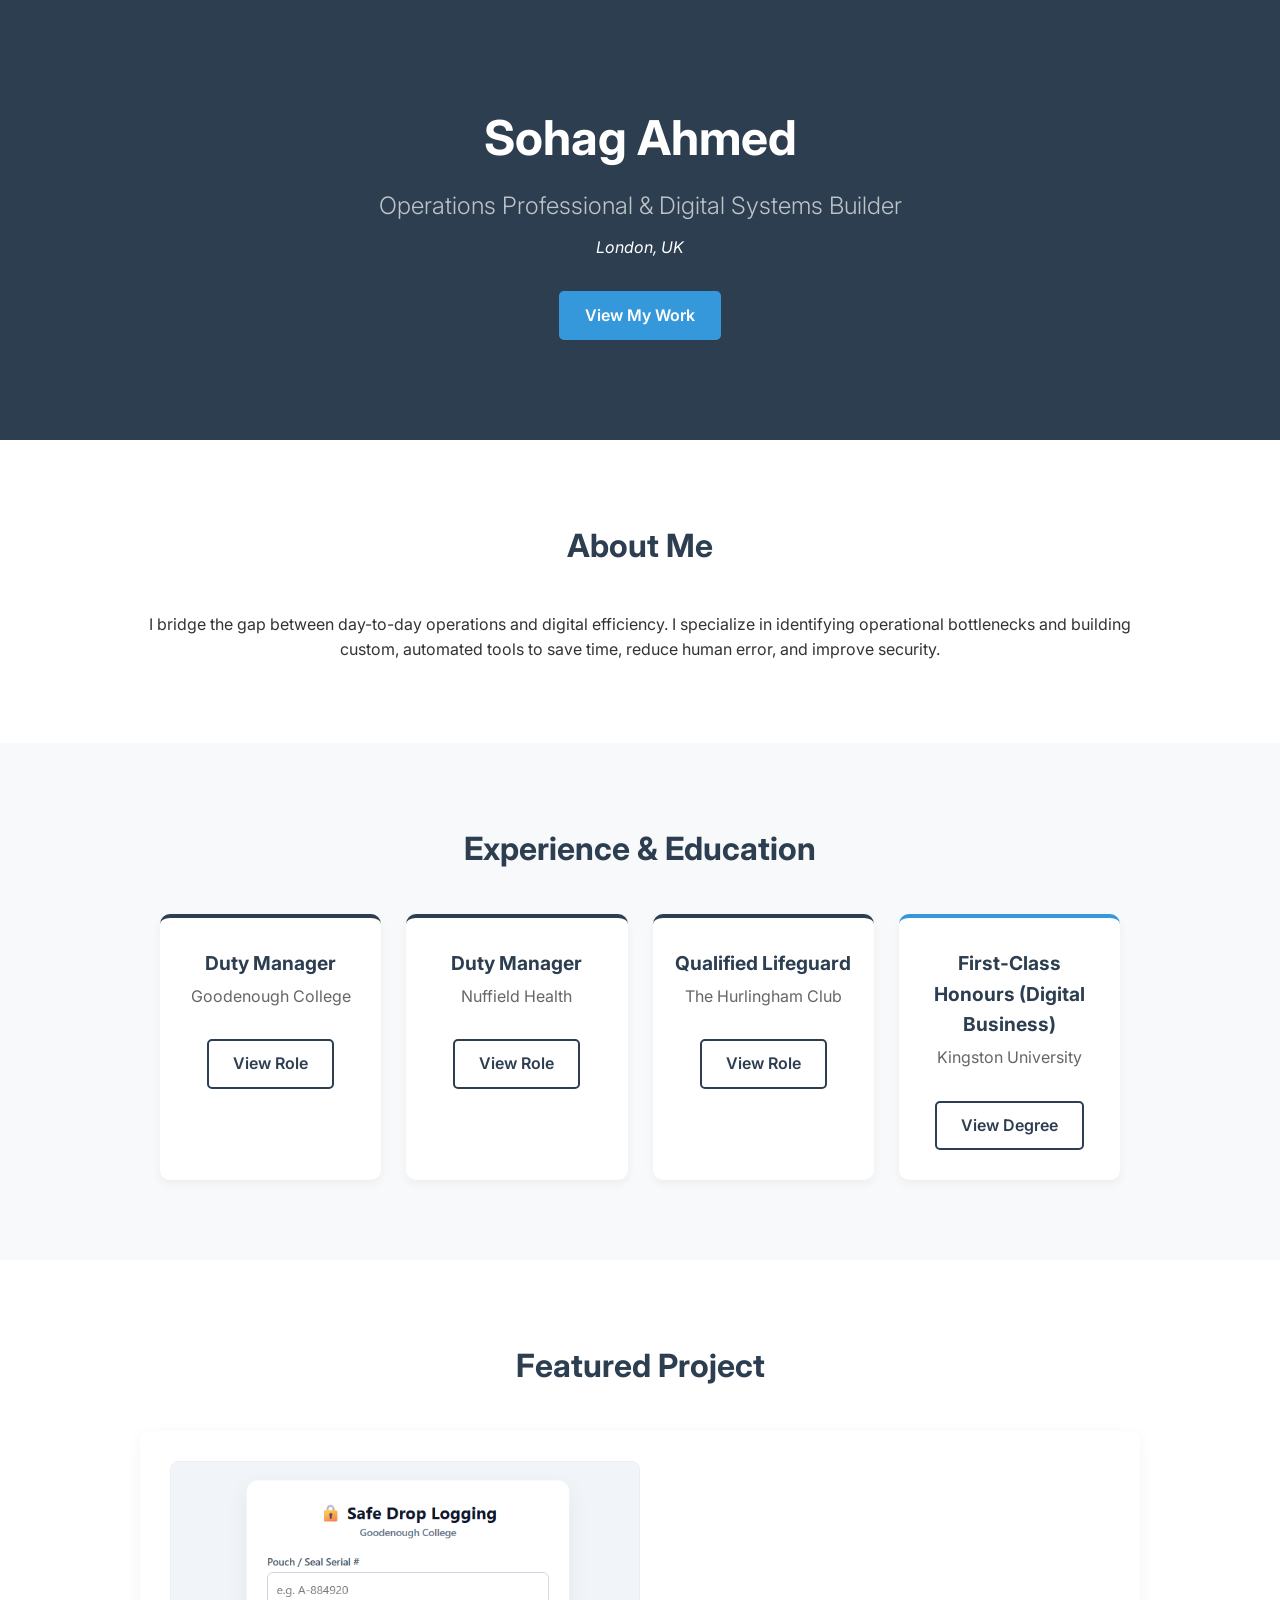
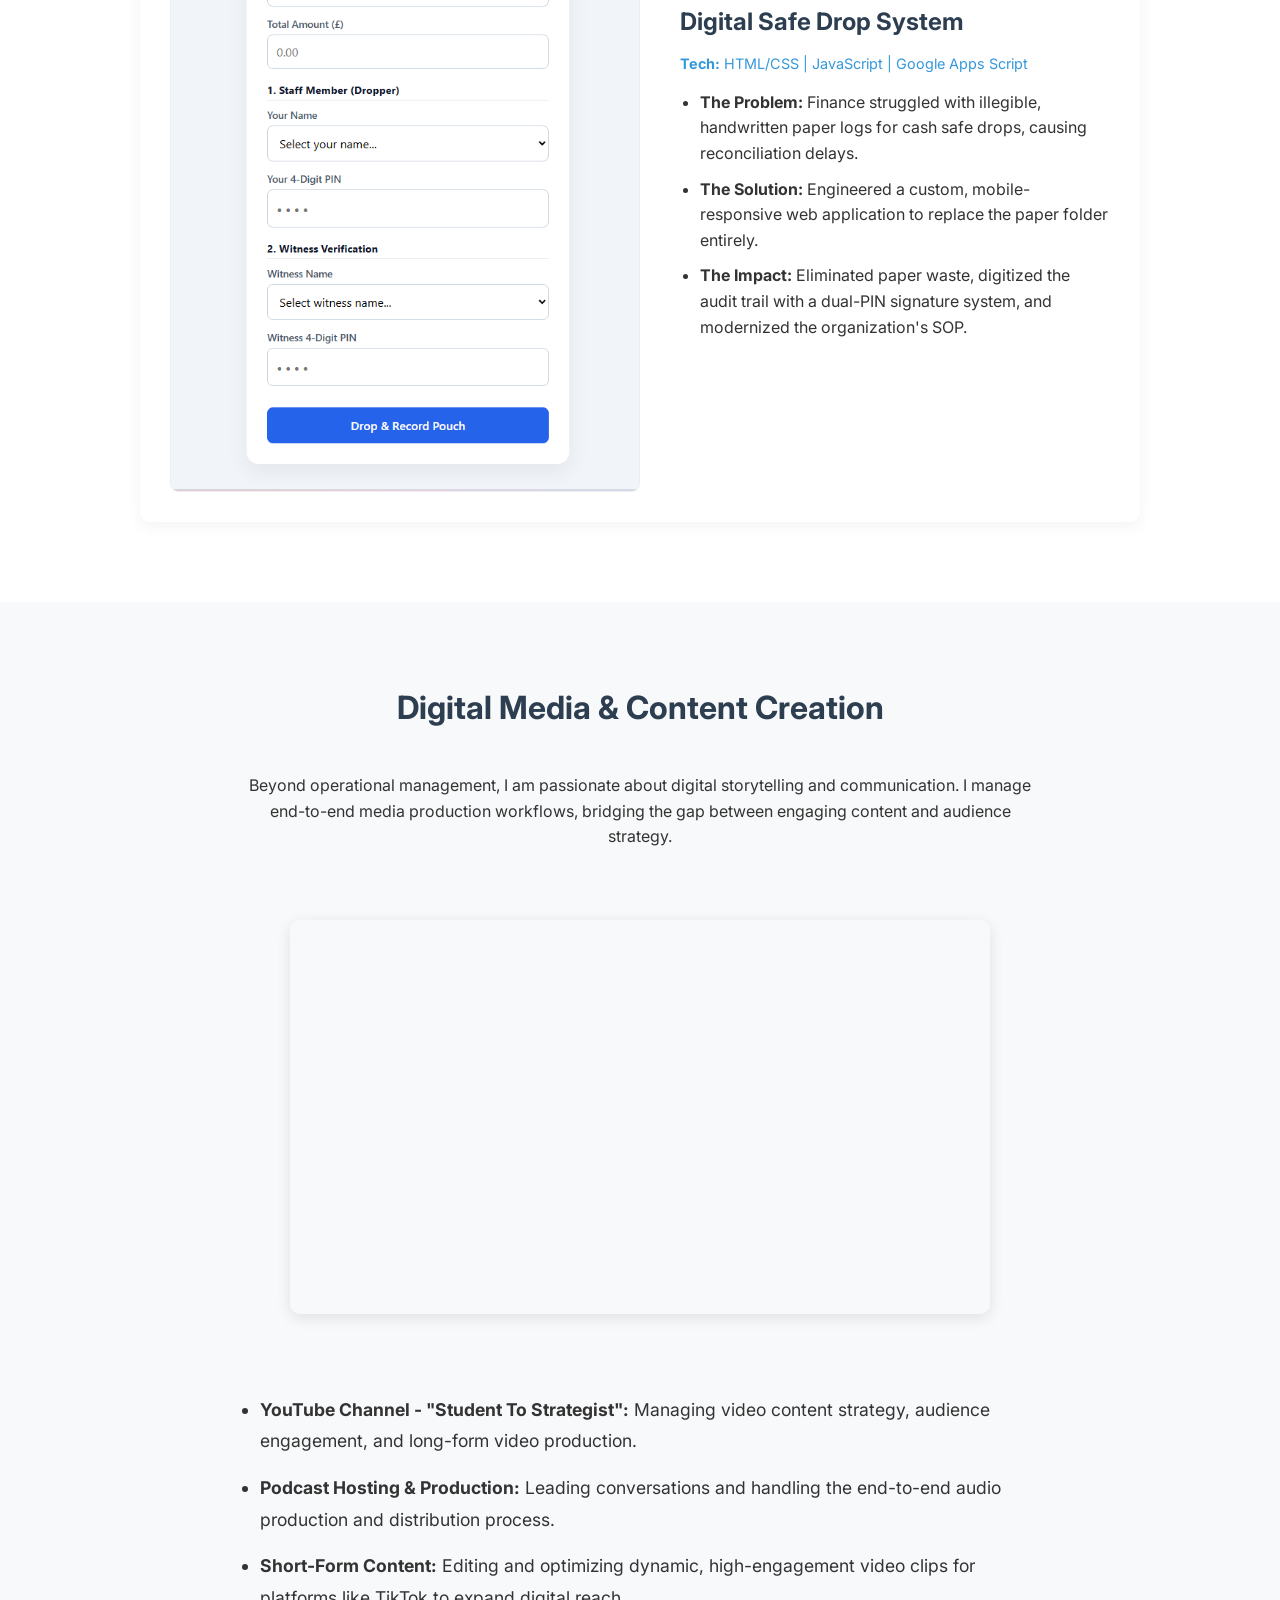
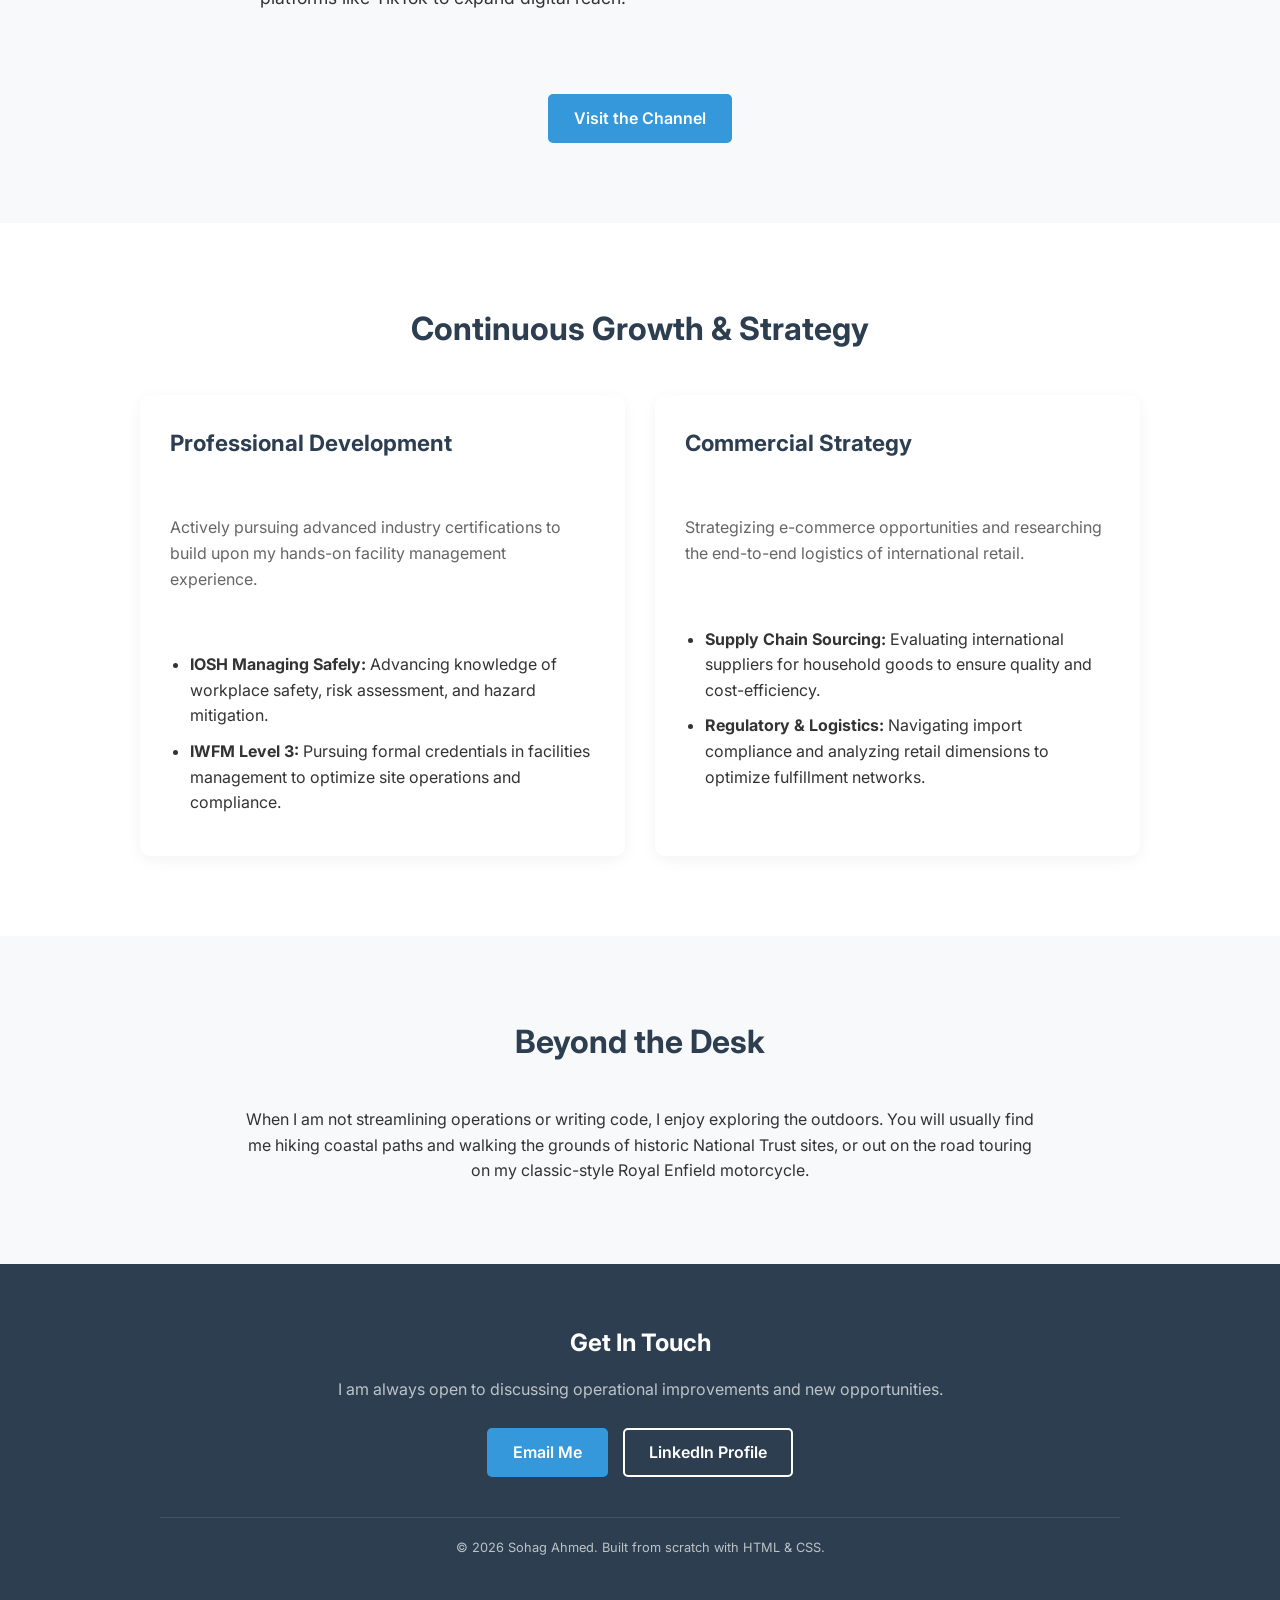
==== index.html @ d1fce054 "Refactor about and experience sections in index.html" ====
<!DOCTYPE html>
<html lang="en">
<head>
  <meta charset="UTF-8">
  <meta name="viewport" content="width=device-width, initial-scale=1.0">
  <title>Sohag Ahmed | Operations & Systems Builder</title>
  <!-- Google Fonts for modern typography -->
  <link href="https://fonts.googleapis.com/css2?family=Inter:wght@300;400;600;700&display=swap" rel="stylesheet">
  <link rel="stylesheet" href="style.css">
</head>
<body>

  <!-- Hero Section -->
  <header class="hero">
    <div class="container">
      <h1>Sohag Ahmed</h1>
      <h2>Operations Professional & Digital Systems Builder</h2>
      <p class="location">London, UK</p>
      <a href="#projects" class="btn btn-primary">View My Work</a>
    </div>
  </header>

  <!-- About Section -->
  <section id="about" class="container section-padding">
    <h2 class="section-title">About Me</h2>
    <p class="intro-text" style="text-align: center;">
      I bridge the gap between day-to-day operations and digital efficiency. I specialize in identifying operational bottlenecks and building custom, automated tools to save time, reduce human error, and improve security. 
    </p>
  </section>

  <!-- Experience & Education Grid -->
  <section id="experience" class="bg-light section-padding">
    <div class="container">
      <h2 class="section-title">Experience & Education</h2>
      <div class="card-grid">
        <div class="card">
          <h3>Duty Manager</h3>
          <p class="org">Goodenough College</p>
          <a href="goodenough.html" class="btn btn-secondary">View Role</a>
        </div>
        <div class="card">
          <h3>Duty Manager</h3>
          <p class="org">Nuffield Health</p>
          <a href="nuffield.html" class="btn btn-secondary">View Role</a>
        </div>
        <div class="card">
          <h3>Qualified Lifeguard</h3>
          <p class="org">The Hurlingham Club</p>
          <a href="hurlingham.html" class="btn btn-secondary">View Role</a>
        </div>
        <div class="card highlight-card">
          <h3>First-Class Honours (Digital Business)</h3>
          <p class="org">Kingston University</p>
          <a href="kingston.html" class="btn btn-secondary">View Degree</a>
        </div>
      </div>
    </div>
  </section>

  <!-- Featured Project Section -->
  <section id="projects" class="container section-padding">
    <h2 class="section-title">Featured Project</h2>
    <div class="project-showcase">
      <img src="Safedrop.png" alt="Safe Drop System Interface" class="project-img">
      <div class="project-info">
        <h3>Digital Safe Drop System</h3>
        <p class="tech-stack"><strong>Tech:</strong> HTML/CSS | JavaScript | Google Apps Script</p>
        <ul class="project-details">
          <li><strong>The Problem:</strong> Finance struggled with illegible, handwritten paper logs for cash safe drops, causing reconciliation delays.</li>
          <li><strong>The Solution:</strong> Engineered a custom, mobile-responsive web application to replace the paper folder entirely.</li>
          <li><strong>The Impact:</strong> Eliminated paper waste, digitized the audit trail with a dual-PIN signature system, and modernized the organization's SOP.</li>
        </ul>
      </div>
    </div>
  </section>

  <!-- Digital Media & Content Creation Section -->
  <section id="digital-media" class="bg-light section-padding">
    <div class="container text-center">
      <h2 class="section-title">Digital Media & Content Creation</h2>
      <div class="project-showcase" style="flex-direction: column; align-items: center; background: transparent; box-shadow: none; padding: 0;">
        <p class="intro-text" style="max-width: 800px; margin-bottom: 30px;">
          Beyond operational management, I am passionate about digital storytelling and communication. I manage end-to-end media production workflows, bridging the gap between engaging content and audience strategy.
        </p>
        
        <!-- YouTube Embed -->
        <div style="width: 100%; max-width: 700px; margin-bottom: 40px; border-radius: 10px; overflow: hidden; box-shadow: 0 4px 15px rgba(0,0,0,0.1);">
          <div style="position: relative; padding-bottom: 56.25%; height: 0;">
            <iframe style="position: absolute; top: 0; left: 0; width: 100%; height: 100%;" 
                    src="https://www.youtube.com/embed/myYDX2zID7A" 
                    title="Student To Strategist Trailer" 
                    frameborder="0" 
                    allow="accelerometer; autoplay; clipboard-write; encrypted-media; gyroscope; picture-in-picture" 
                    allowfullscreen>
            </iframe>
          </div>
        </div>
        
        <div style="text-align: left; max-width: 800px; width: 100%;">
          <ul class="project-details" style="font-size: 1.1rem; line-height: 1.8; margin-bottom: 30px;">
            <li style="margin-bottom: 15px;"><strong>YouTube Channel - "Student To Strategist":</strong> Managing video content strategy, audience engagement, and long-form video production.</li>
            <li style="margin-bottom: 15px;"><strong>Podcast Hosting & Production:</strong> Leading conversations and handling the end-to-end audio production and distribution process.</li>
            <li style="margin-bottom: 15px;"><strong>Short-Form Content:</strong> Editing and optimizing dynamic, high-engagement video clips for platforms like TikTok to expand digital reach.</li>
          </ul>
        </div>
        <a href="https://www.youtube.com/@Student_To_Strategist" target="_blank" class="btn btn-primary" style="margin-top: 10px;">Visit the Channel</a>
      </div>
    </div>
  </section>

  <!-- Side-by-Side: Development & Strategy -->
  <section id="future-focus" class="container section-padding">
    <h2 class="section-title">Continuous Growth & Strategy</h2>
    <div style="display: grid; grid-template-columns: repeat(auto-fit, minmax(320px, 1fr)); gap: 30px;">
      
      <!-- Card 1: Professional Development -->
      <div class="project-showcase" style="flex-direction: column; align-items: flex-start;">
        <h3 style="color: var(--primary-color); font-size: 1.4rem; margin-bottom: 15px;">Professional Development</h3>
        <p style="margin-bottom: 20px; color: var(--text-light);">Actively pursuing advanced industry certifications to build upon my hands-on facility management experience.</p>
        <ul class="project-details" style="font-size: 1rem; line-height: 1.6;">
          <li style="margin-bottom: 10px;"><strong>IOSH Managing Safely:</strong> Advancing knowledge of workplace safety, risk assessment, and hazard mitigation.</li>
          <li><strong>IWFM Level 3:</strong> Pursuing formal credentials in facilities management to optimize site operations and compliance.</li>
        </ul>
      </div>

      <!-- Card 2: Commercial Strategy & E-commerce -->
      <div class="project-showcase" style="flex-direction: column; align-items: flex-start;">
        <h3 style="color: var(--primary-color); font-size: 1.4rem; margin-bottom: 15px;">Commercial Strategy</h3>
        <p style="margin-bottom: 20px; color: var(--text-light);">Strategizing e-commerce opportunities and researching the end-to-end logistics of international retail.</p>
        <ul class="project-details" style="font-size: 1rem; line-height: 1.6;">
          <li style="margin-bottom: 10px;"><strong>Supply Chain Sourcing:</strong> Evaluating international suppliers for household goods to ensure quality and cost-efficiency.</li>
          <li><strong>Regulatory & Logistics:</strong> Navigating import compliance and analyzing retail dimensions to optimize fulfillment networks.</li>
        </ul>
      </div>

    </div>
  </section>

  <!-- Beyond the Desk Section -->
  <section id="personal" class="bg-light section-padding">
    <div class="container text-center">
      <h2 class="section-title">Beyond the Desk</h2>
      <p style="max-width: 800px; margin: 0 auto;">
        When I am not streamlining operations or writing code, I enjoy exploring the outdoors. You will usually find me hiking coastal paths and walking the grounds of historic National Trust sites, or out on the road touring on my classic-style Royal Enfield motorcycle.
      </p>
    </div>
  </section>

<!-- Footer -->
  <footer>
    <div class="container">
      <h2>Get In Touch</h2>
      <p>I am always open to discussing operational improvements and new opportunities.</p>
      <div style="display: flex; justify-content: center; gap: 15px; margin-bottom: 20px;">
        <a href="mailto:ahmed.sohag@outlook.com" class="btn btn-primary">Email Me</a>
        <a href="https://www.linkedin.com/in/sohagahmedkingstonuniversity/" target="_blank" class="btn btn-secondary" style="margin-top: 0; border-color: #fff; color: #fff;">LinkedIn Profile</a>
      </div>
      <p class="copyright">© 2026 Sohag Ahmed. Built from scratch with HTML & CSS.</p>
    </div>
  </footer>

</body>
</html>
</body>
</html>
---- style.css ----
/* --- Global Variables & Reset --- */
:root {
  --primary-color: #2c3e50; /* Deep Navy */
  --accent-color: #3498db; /* Bright Blue */
  --text-dark: #333333;
  --text-light: #666666;
  --bg-color: #ffffff;
  --bg-light: #f8f9fa; /* Very light grey for alternating sections */
  --font-main: 'Inter', sans-serif;
}

* {
  margin: 0;
  padding: 0;
  box-sizing: border-box;
}

body {
  font-family: var(--font-main);
  color: var(--text-dark);
  line-height: 1.6;
  background-color: var(--bg-color);
}

/* --- Layout & Typography --- */
.container {
  max-width: 1000px;
  margin: 0 auto;
  padding: 0 20px;
}

.section-padding {
  padding: 80px 0;
}

.bg-light {
  background-color: var(--bg-light);
}

.section-title {
  font-size: 2rem;
  color: var(--primary-color);
  margin-bottom: 40px;
  text-align: center;
  font-weight: 700;
}

.text-center {
  text-align: center;
}

/* --- Buttons --- */
.btn {
  display: inline-block;
  padding: 10px 24px;
  border-radius: 5px;
  text-decoration: none;
  font-weight: 600;
  transition: all 0.3s ease;
}

.btn-primary {
  background-color: var(--accent-color);
  color: #fff;
  border: 2px solid var(--accent-color);
}

.btn-primary:hover {
  background-color: transparent;
  color: var(--accent-color);
}

.btn-secondary {
  background-color: transparent;
  color: var(--primary-color);
  border: 2px solid var(--primary-color);
  margin-top: 15px;
}

.btn-secondary:hover {
  background-color: var(--primary-color);
  color: #fff;
}

/* --- Hero Section --- */
.hero {
  background-color: var(--primary-color);
  color: #fff;
  padding: 100px 0;
  text-align: center;
}

.hero h1 {
  font-size: 3rem;
  margin-bottom: 10px;
}

.hero h2 {
  font-size: 1.5rem;
  font-weight: 300;
  margin-bottom: 10px;
  color: #bdc3c7;
}

.hero .location {
  margin-bottom: 30px;
  font-style: italic;
}

/* --- Featured Project (Flexbox Layout) --- */
.project-showcase {
  display: flex;
  gap: 40px;
  align-items: center;
  background: #fff;
  padding: 30px;
  border-radius: 10px;
  box-shadow: 0 4px 15px rgba(0,0,0,0.05);
}

.project-img {
  width: 50%;
  border-radius: 8px;
  border: 1px solid #eee;
}

.project-info {
  width: 50%;
}

.project-info h3 {
  font-size: 1.5rem;
  margin-bottom: 10px;
  color: var(--primary-color);
}

.tech-stack {
  color: var(--accent-color);
  margin-bottom: 15px;
  font-size: 0.9rem;
}

.project-details li {
  margin-bottom: 10px;
  margin-left: 20px;
}

/* --- Card Grid (Experience & Education) --- */
.card-grid {
  display: grid;
  grid-template-columns: repeat(auto-fit, minmax(220px, 1fr));
  gap: 25px;
}

.card {
  background: #fff;
  padding: 30px 20px;
  border-radius: 10px;
  text-align: center;
  box-shadow: 0 4px 10px rgba(0,0,0,0.05);
  transition: transform 0.3s ease, box-shadow 0.3s ease;
  border-top: 4px solid var(--primary-color);
}

.card:hover {
  transform: translateY(-5px);
  box-shadow: 0 8px 20px rgba(0,0,0,0.1);
}

.card h3 {
  font-size: 1.2rem;
  margin-bottom: 5px;
  color: var(--primary-color);
}

.card .org {
  color: var(--text-light);
  margin-bottom: 15px;
}

.highlight-card {
  border-top: 4px solid var(--accent-color);
}

/* --- Footer --- */
footer {
  background-color: var(--primary-color);
  color: #fff;
  text-align: center;
  padding: 60px 0 30px 0;
}

footer h2 {
  margin-bottom: 15px;
}

footer p {
  margin-bottom: 25px;
  color: #bdc3c7;
}

footer .copyright {
  margin-top: 40px;
  font-size: 0.8rem;
  border-top: 1px solid rgba(255,255,255,0.1);
  padding-top: 20px;
}

/* --- Mobile Responsiveness --- */
@media (max-width: 768px) {
  .project-showcase {
    flex-direction: column;
  }
  .project-img, .project-info {
    width: 100%;
  }
}
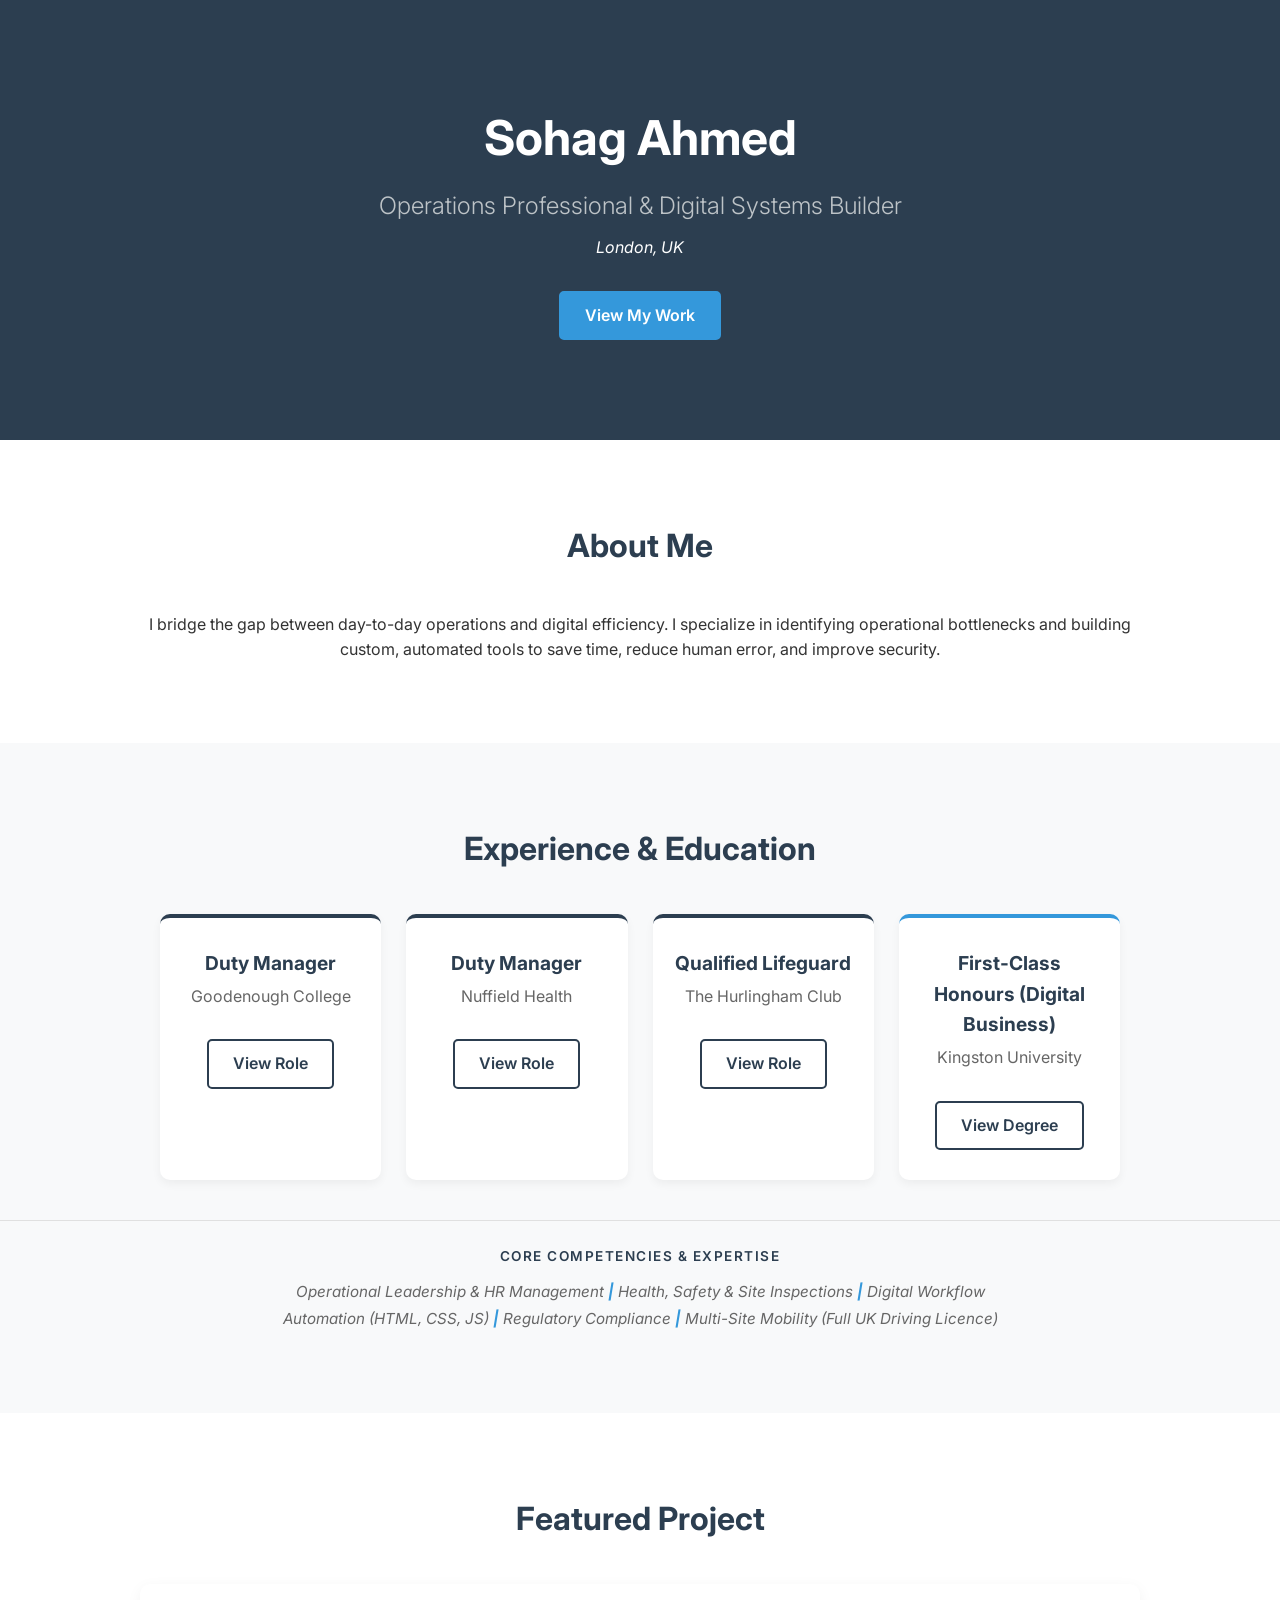
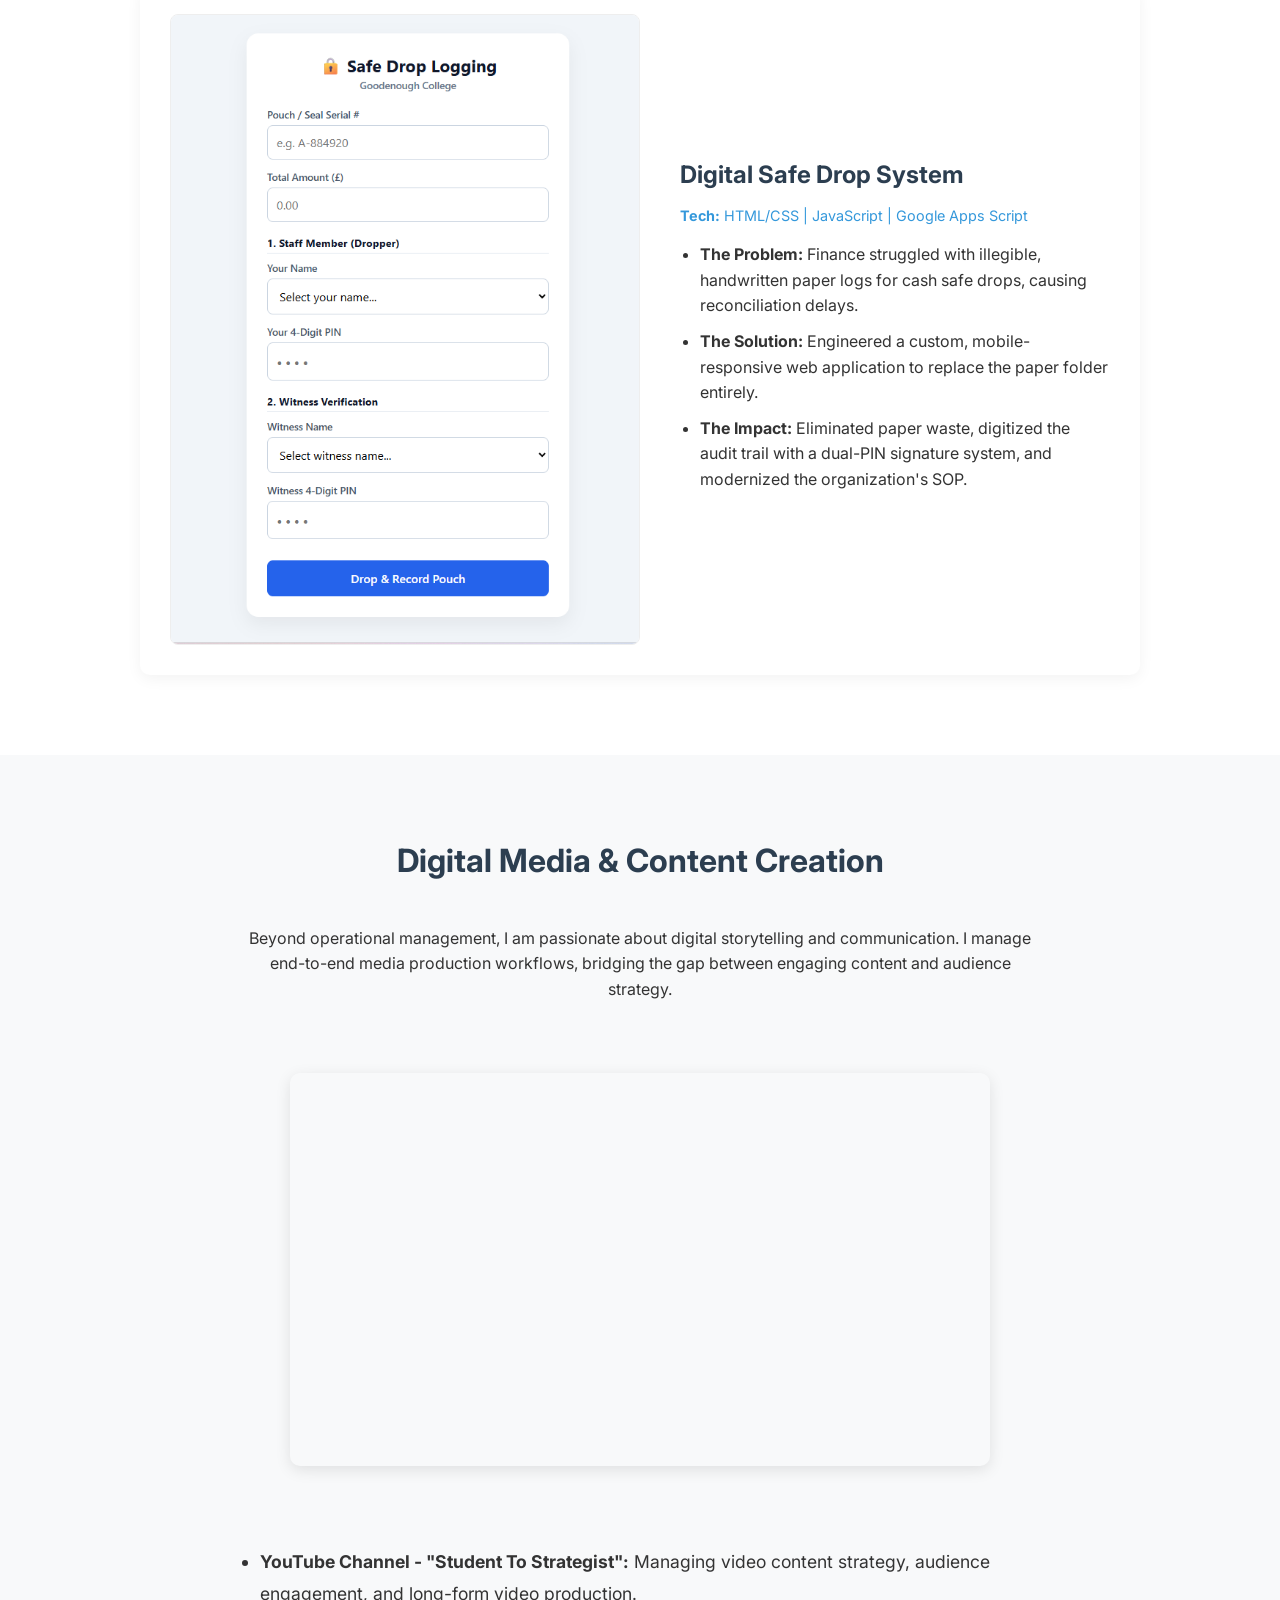
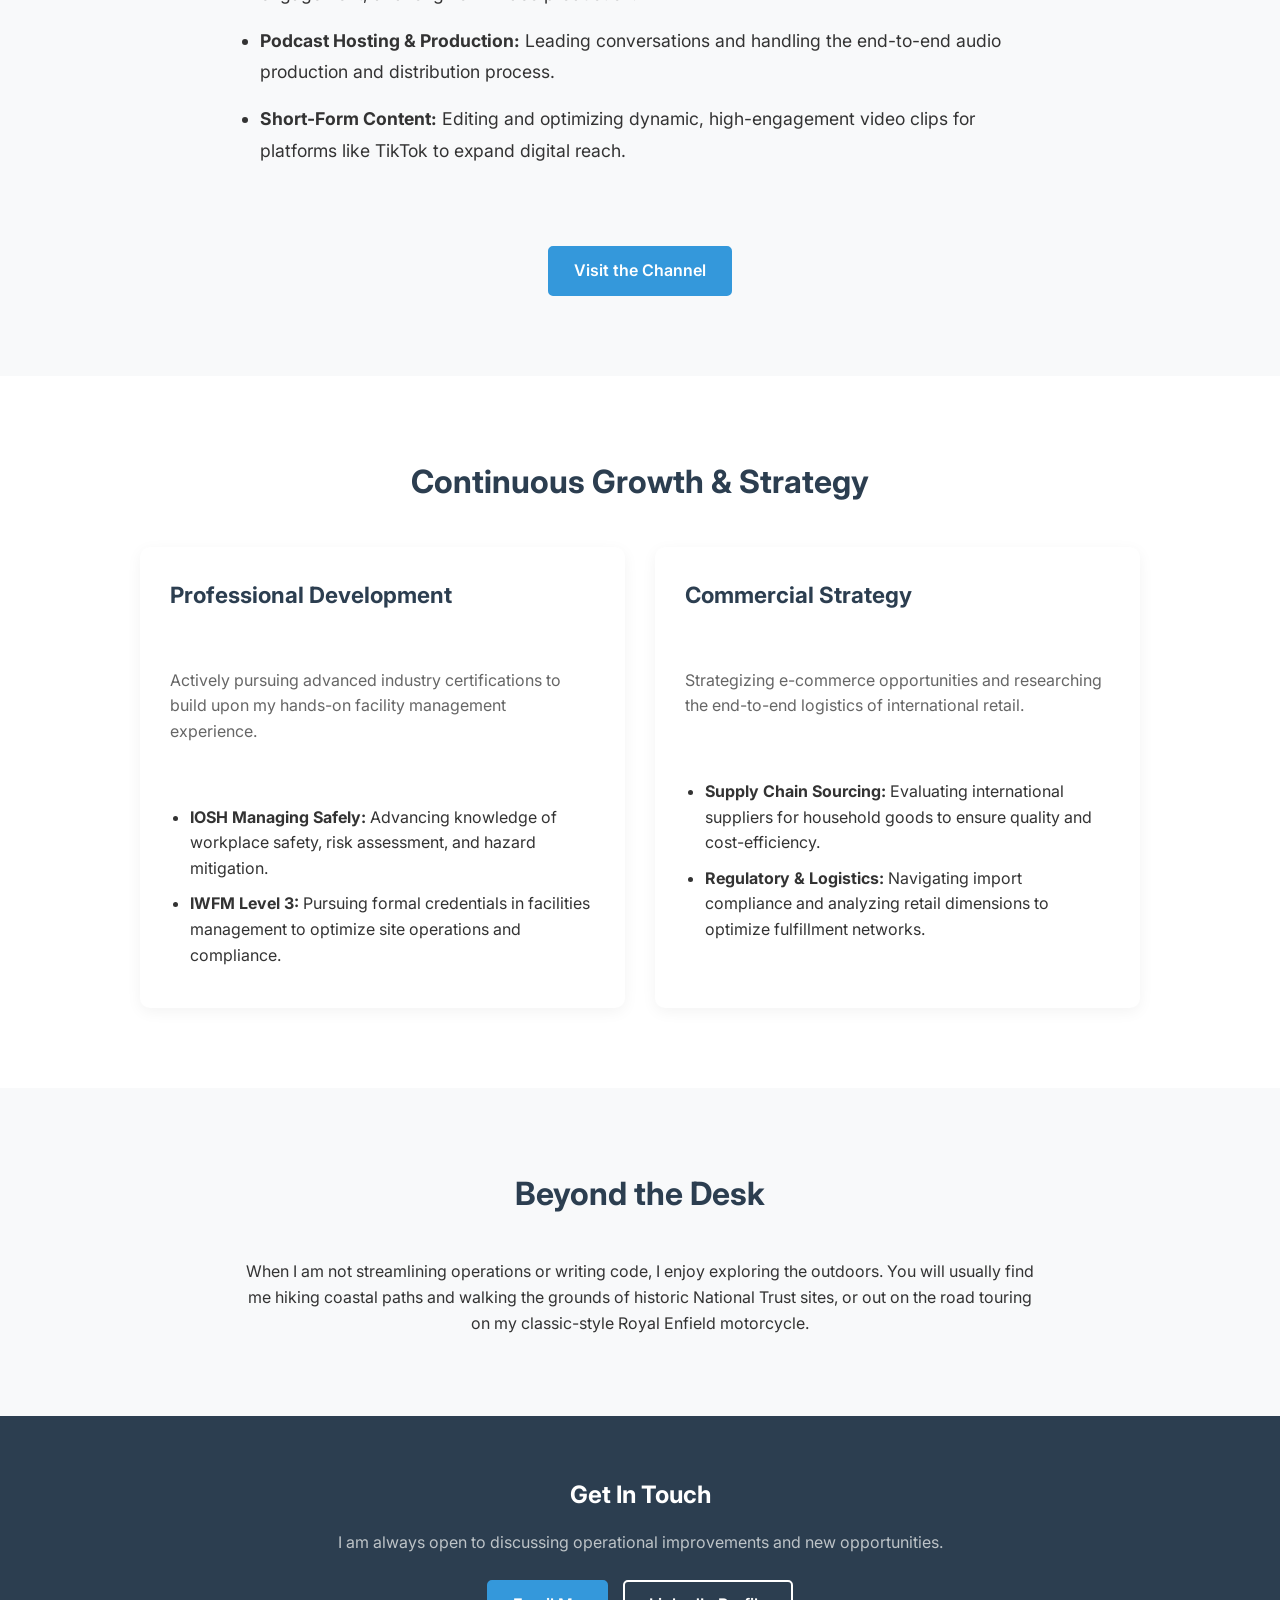
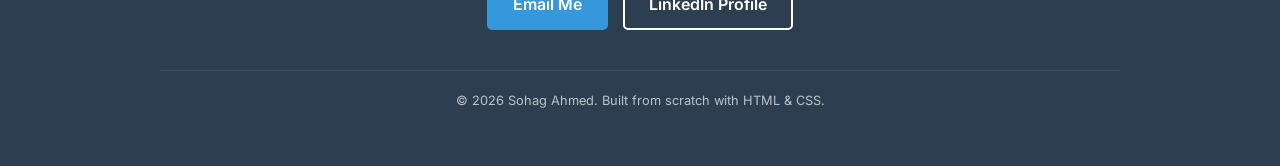
==== commit 7e0994ff: "Add core competencies highlight section Added a section to highlight core competencies and expertise" ====
--- a/index.html
+++ b/index.html
@@ -55,6 +55,19 @@
         </div>
       </div>
     </div>
+    <!-- Core Competencies Highlight -->
+      <div style="margin-top: 40px; text-align: center; border-top: 1px solid #e0e0e0; padding-top: 25px;">
+        <p style="font-weight: 600; text-transform: uppercase; letter-spacing: 1.5px; margin-bottom: 10px; font-size: 0.85rem; color: var(--primary-color);">
+          Core Competencies & Expertise
+        </p>
+        <p style="font-size: 0.95rem; font-style: italic; color: var(--text-light); max-width: 750px; margin: 0 auto; line-height: 1.8;">
+          Operational Leadership & HR Management <span style="color: var(--accent-color); font-weight: bold;">|</span> 
+          Health, Safety & Site Inspections <span style="color: var(--accent-color); font-weight: bold;">|</span> 
+          Digital Workflow Automation (HTML, CSS, JS) <span style="color: var(--accent-color); font-weight: bold;">|</span> 
+          Regulatory Compliance <span style="color: var(--accent-color); font-weight: bold;">|</span> 
+          Multi-Site Mobility (Full UK Driving Licence)
+        </p>
+      </div>
   </section>
 
   <!-- Featured Project Section -->
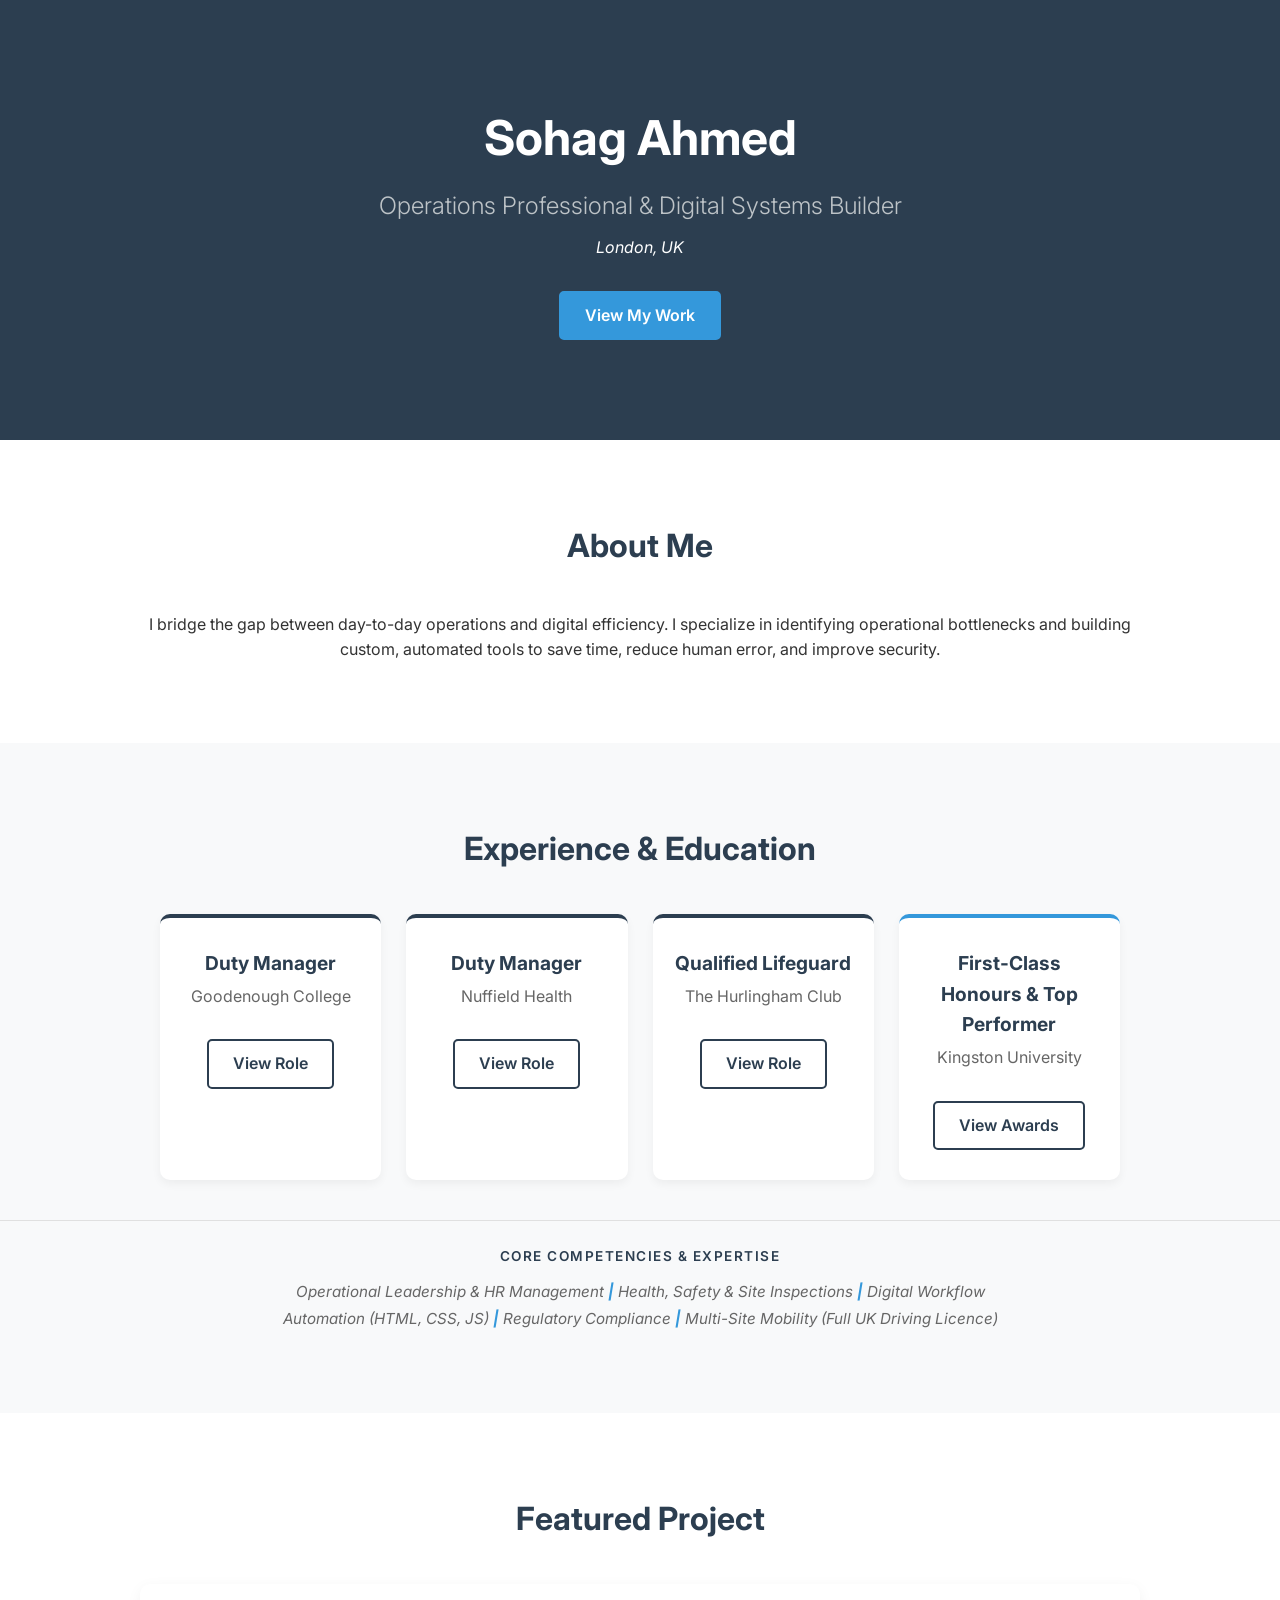
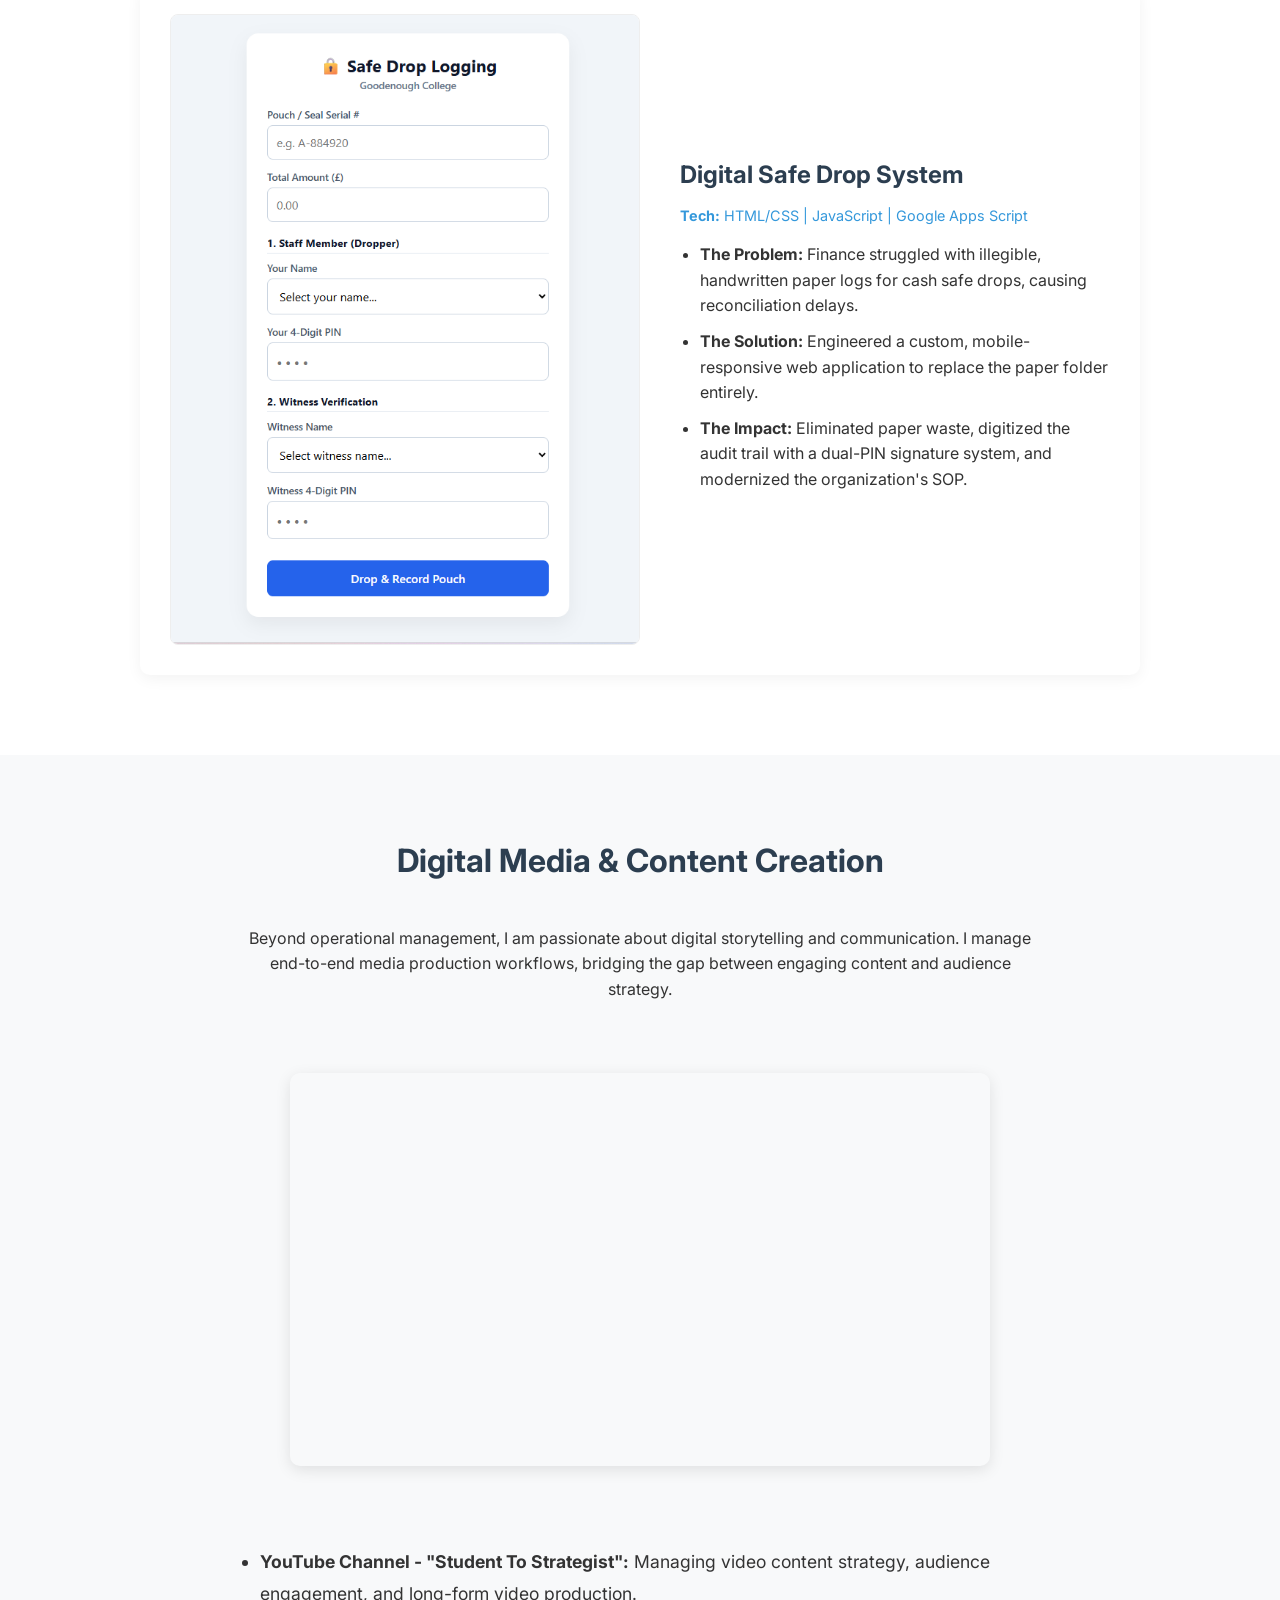
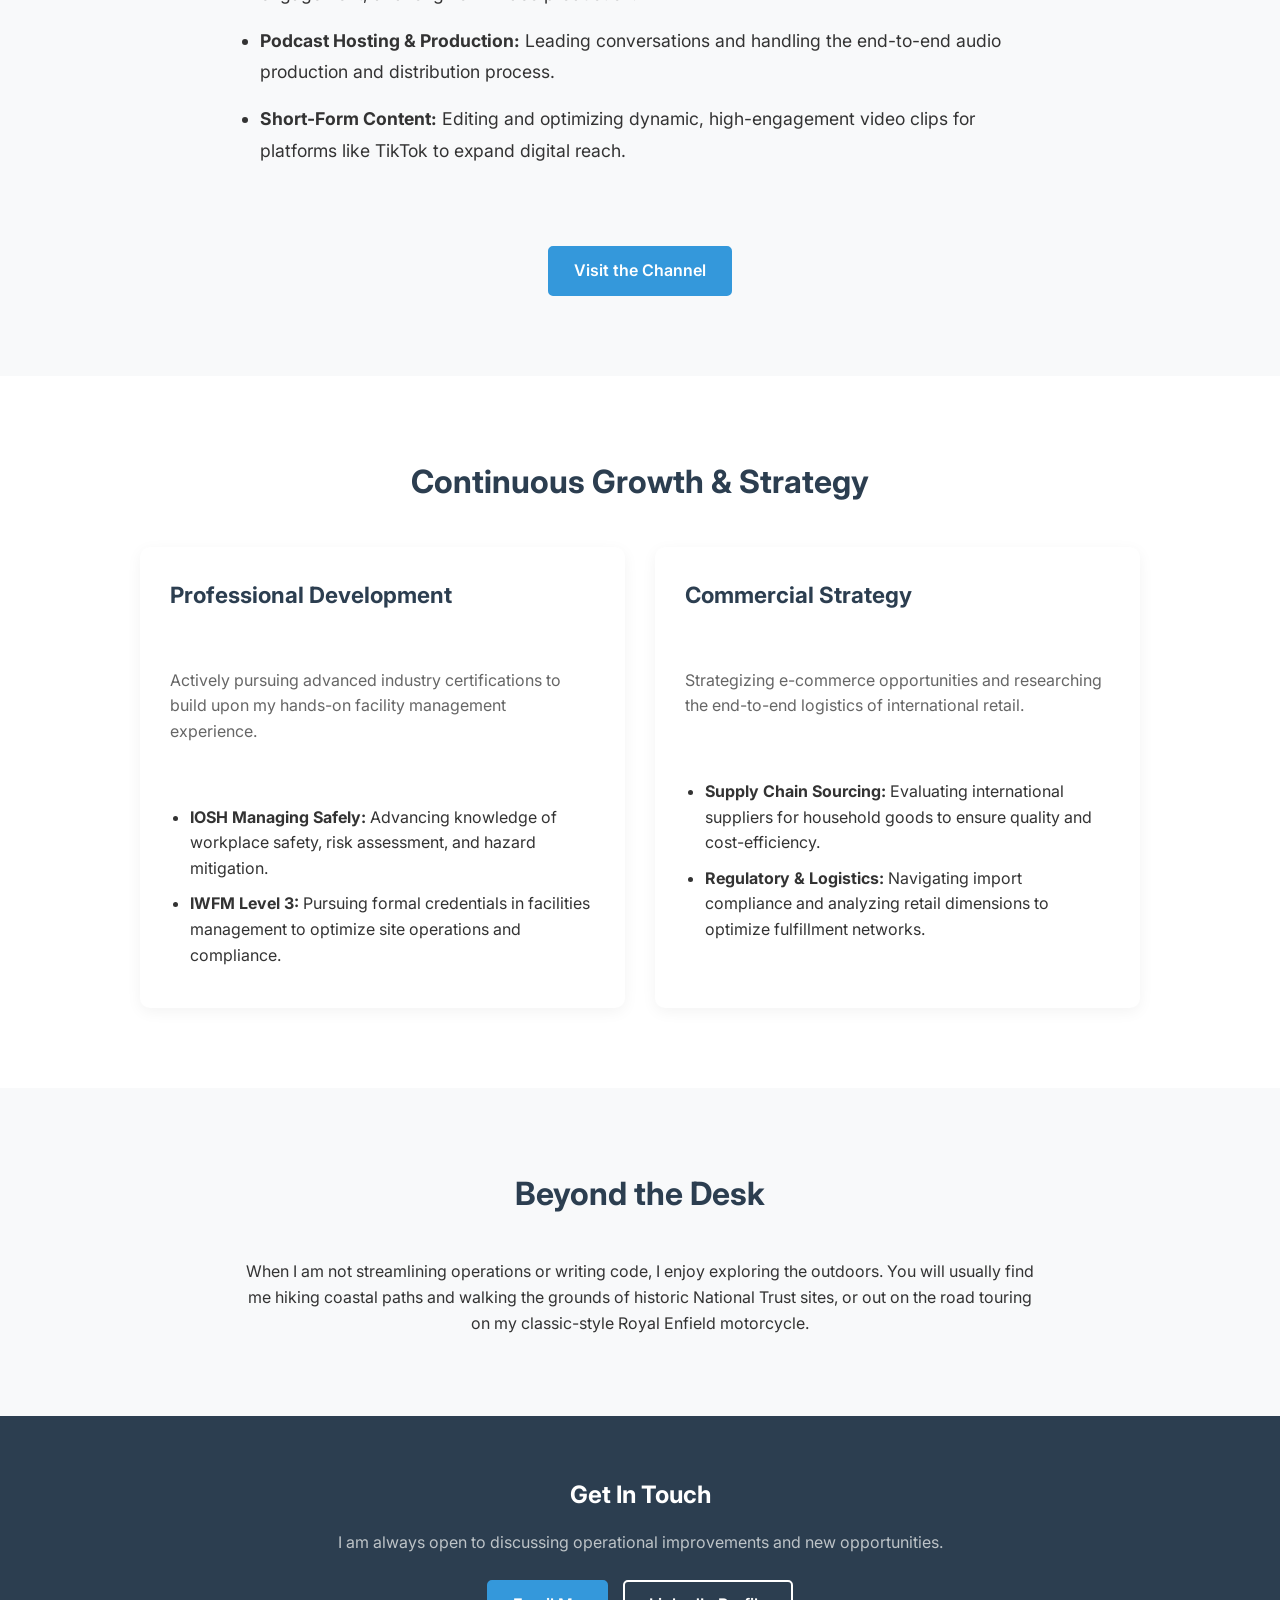
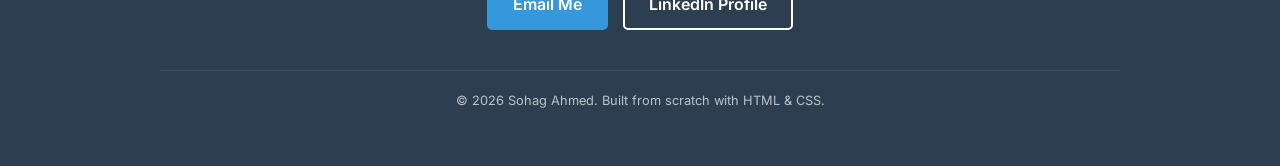
==== commit 1c4a6b2c: "Update index.html" ====
--- a/index.html
+++ b/index.html
@@ -48,10 +48,10 @@
           <p class="org">The Hurlingham Club</p>
           <a href="hurlingham.html" class="btn btn-secondary">View Role</a>
         </div>
-        <div class="card highlight-card">
-          <h3>First-Class Honours (Digital Business)</h3>
+       <div class="card highlight-card">
+          <h3>First-Class Honours & Top Performer</h3>
           <p class="org">Kingston University</p>
-          <a href="kingston.html" class="btn btn-secondary">View Degree</a>
+          <a href="kingston.html" class="btn btn-secondary">View Awards</a>
         </div>
       </div>
     </div>
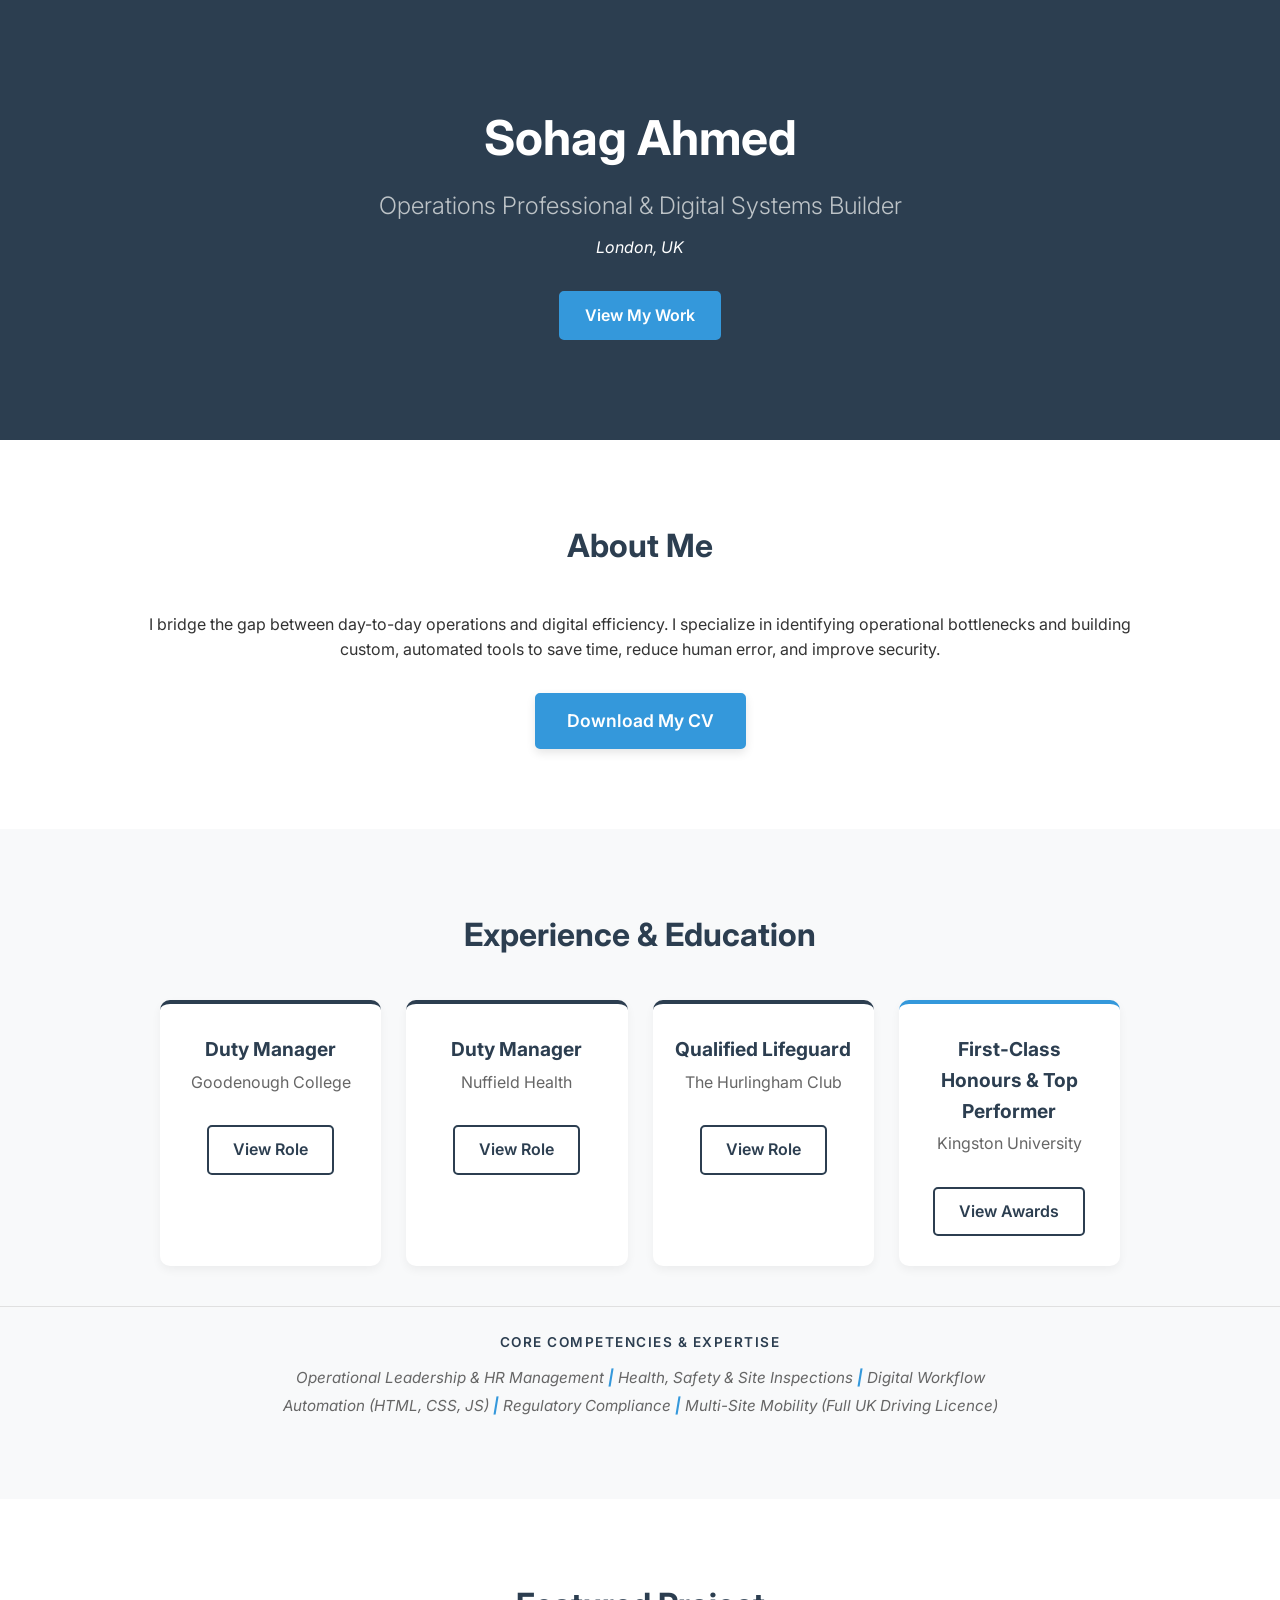
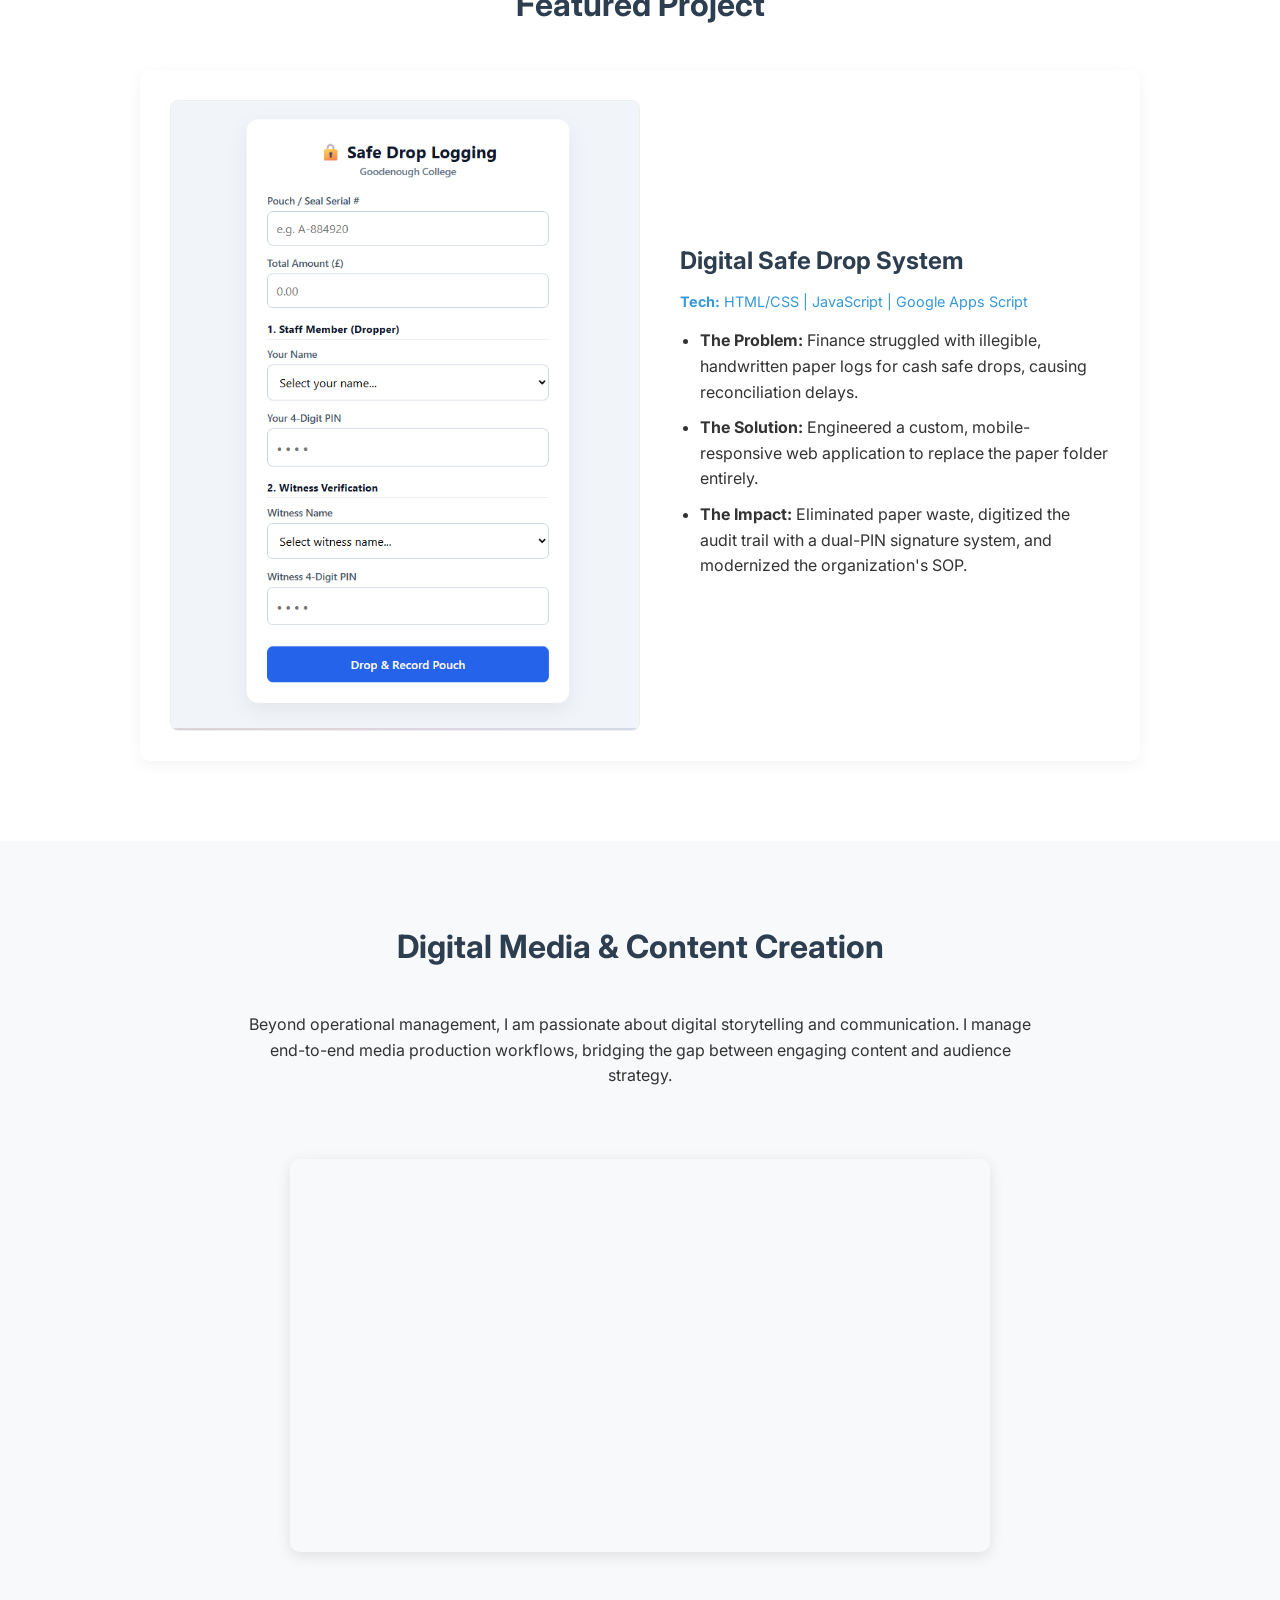
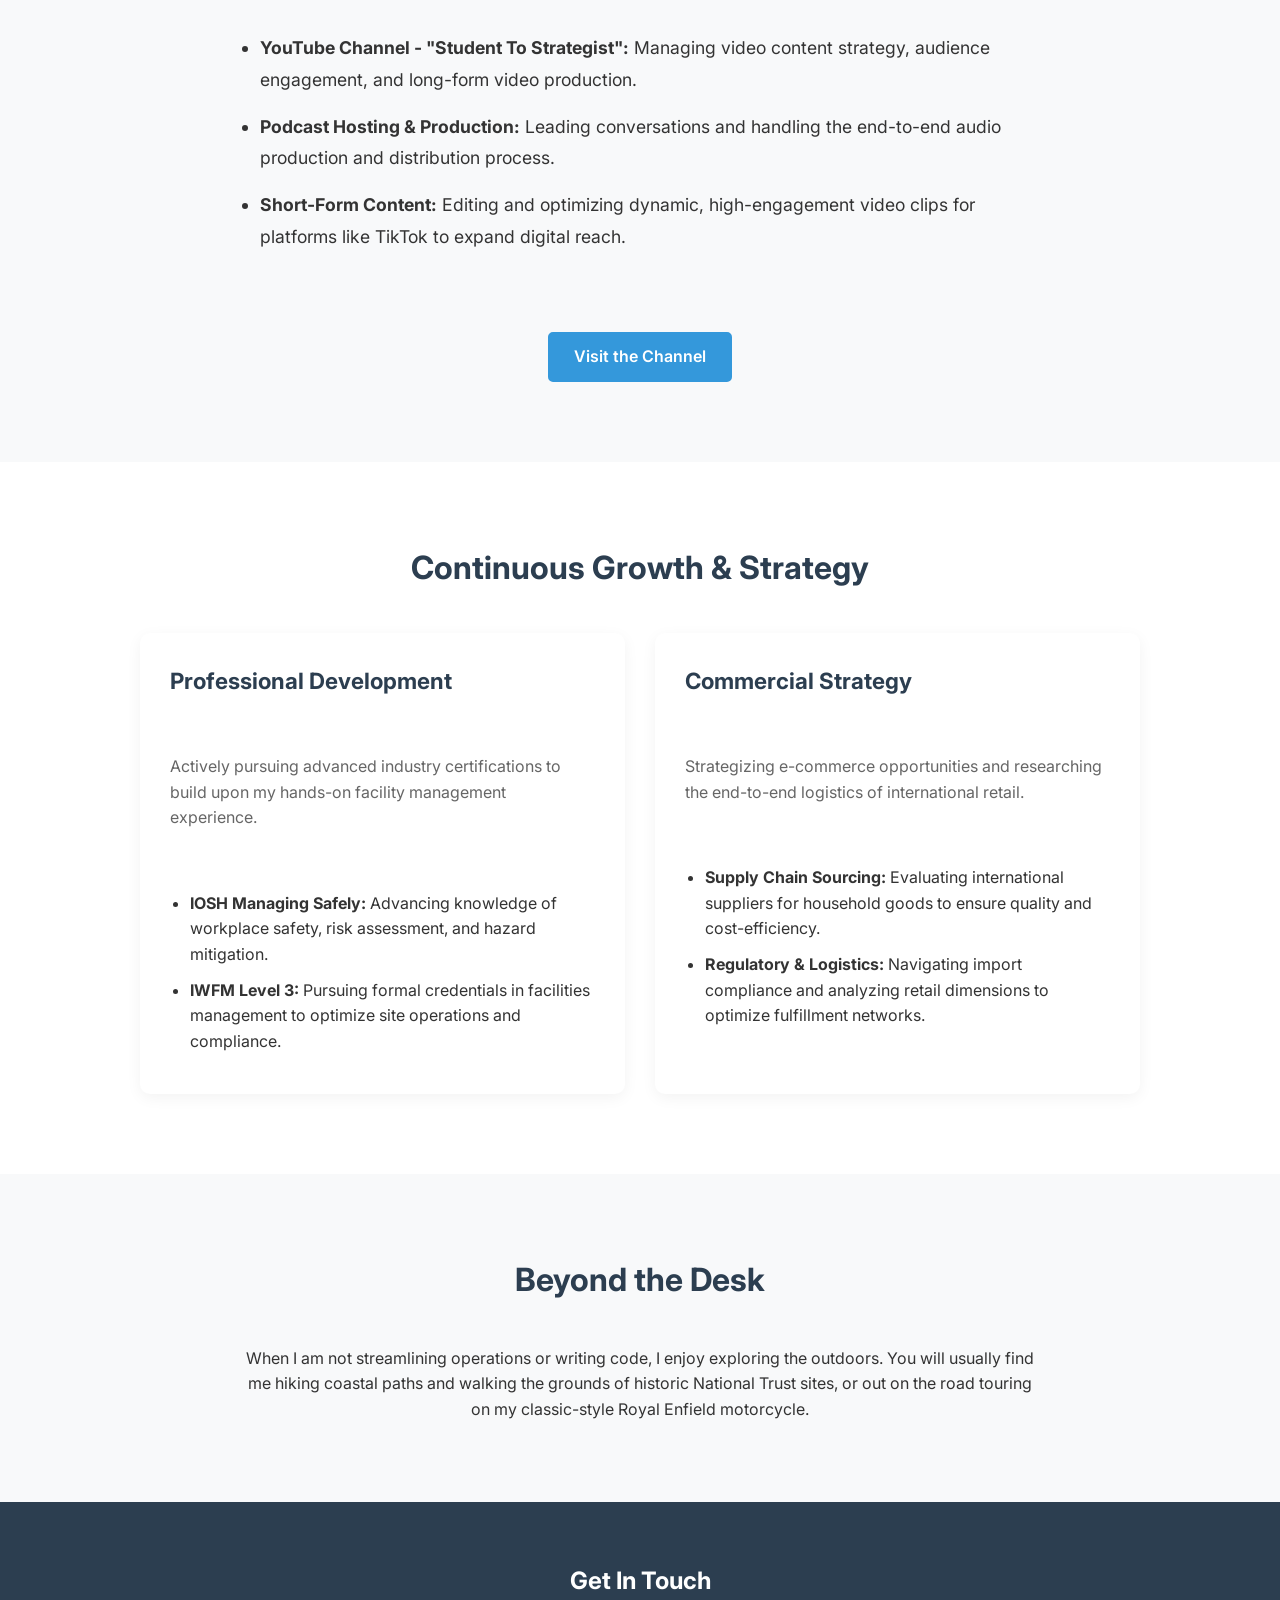
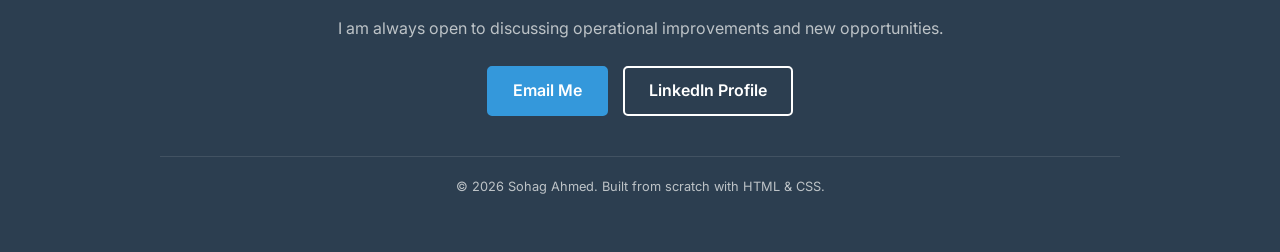
==== commit e961e82f: "Enhance About Section with CV download button Added margin to the intro text and included a CV downl" ====
--- a/index.html
+++ b/index.html
@@ -20,12 +20,19 @@
     </div>
   </header>
 
-  <!-- About Section -->
+<!-- About Section -->
   <section id="about" class="container section-padding">
     <h2 class="section-title">About Me</h2>
-    <p class="intro-text" style="text-align: center;">
+    <p class="intro-text" style="text-align: center; margin-bottom: 30px;">
       I bridge the gap between day-to-day operations and digital efficiency. I specialize in identifying operational bottlenecks and building custom, automated tools to save time, reduce human error, and improve security. 
     </p>
+    
+    <!-- Download CV Button -->
+    <div style="text-align: center;">
+      <a href="Sohag_Ahmed_CV.pdf" target="_blank" class="btn btn-primary" style="padding: 12px 30px; font-size: 1.1rem; box-shadow: 0 4px 10px rgba(0,0,0,0.1);">
+        Download My CV
+      </a>
+    </div>
   </section>
 
   <!-- Experience & Education Grid -->
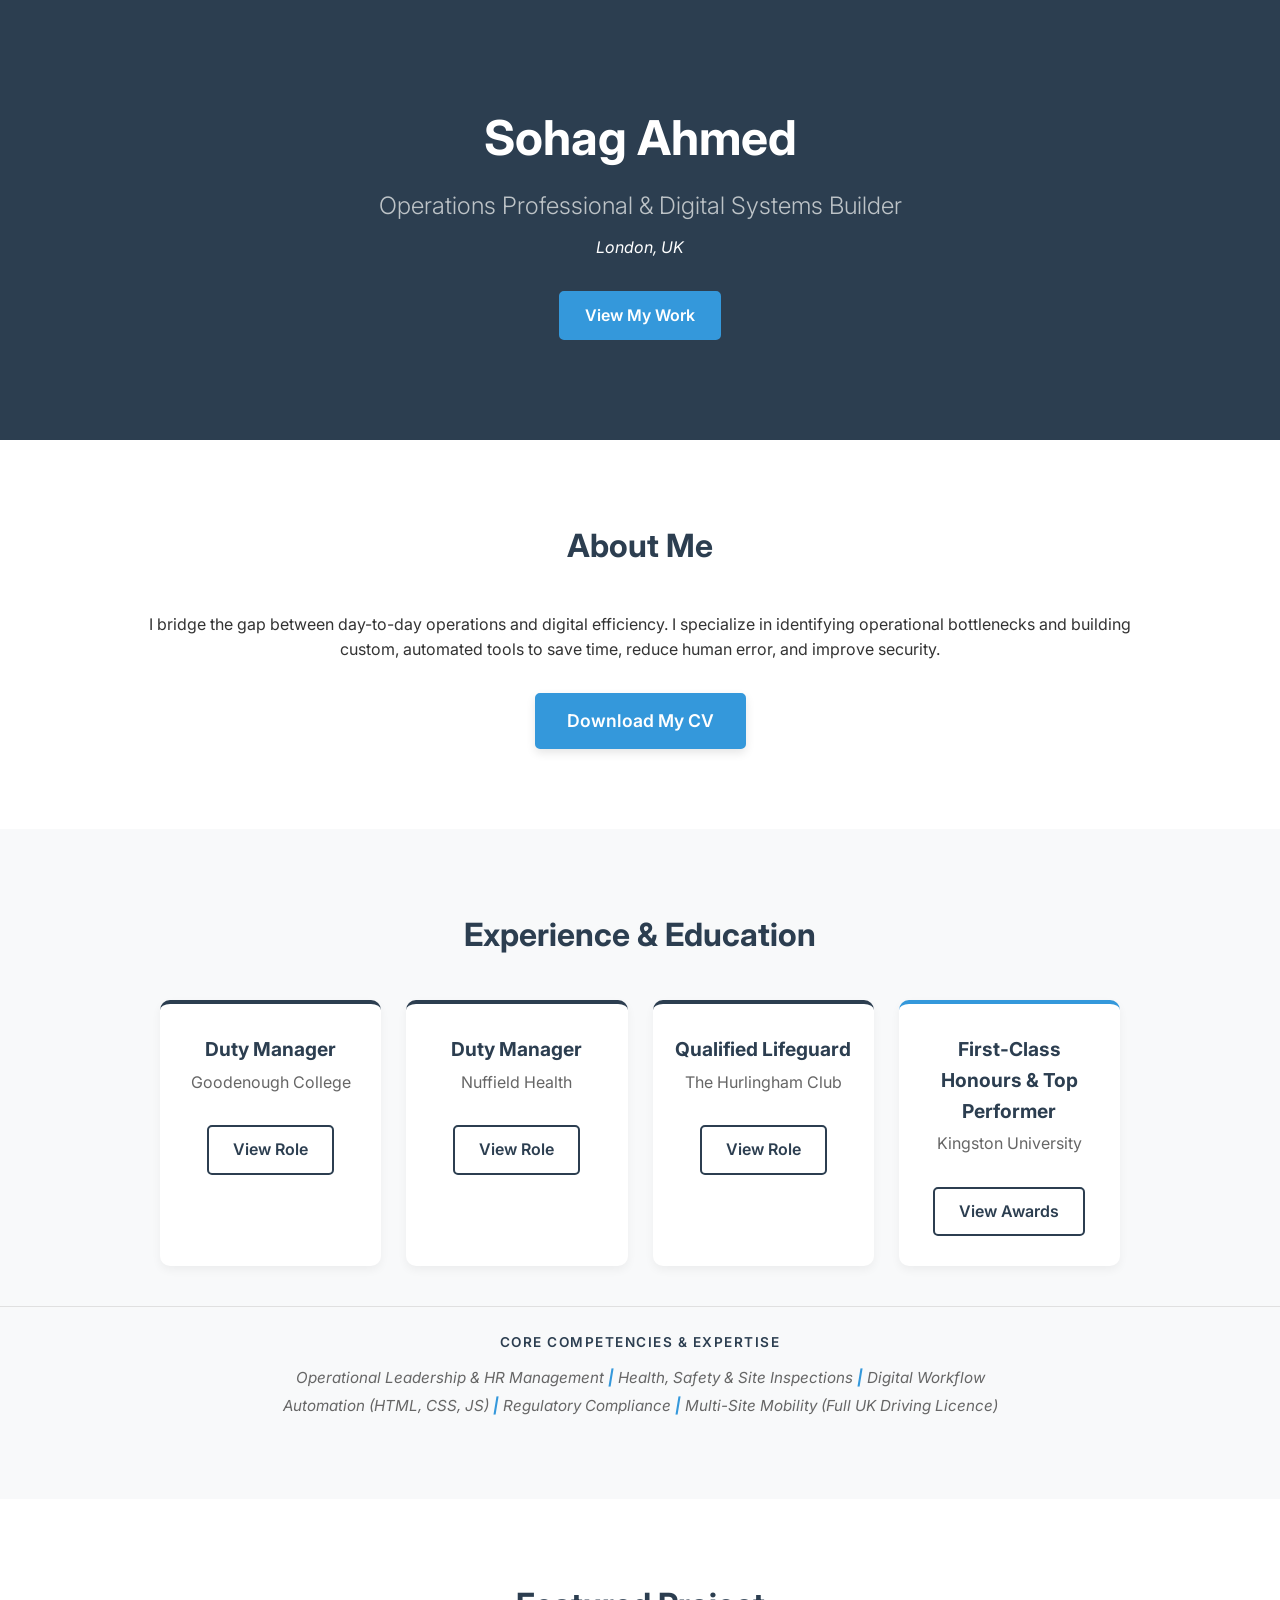
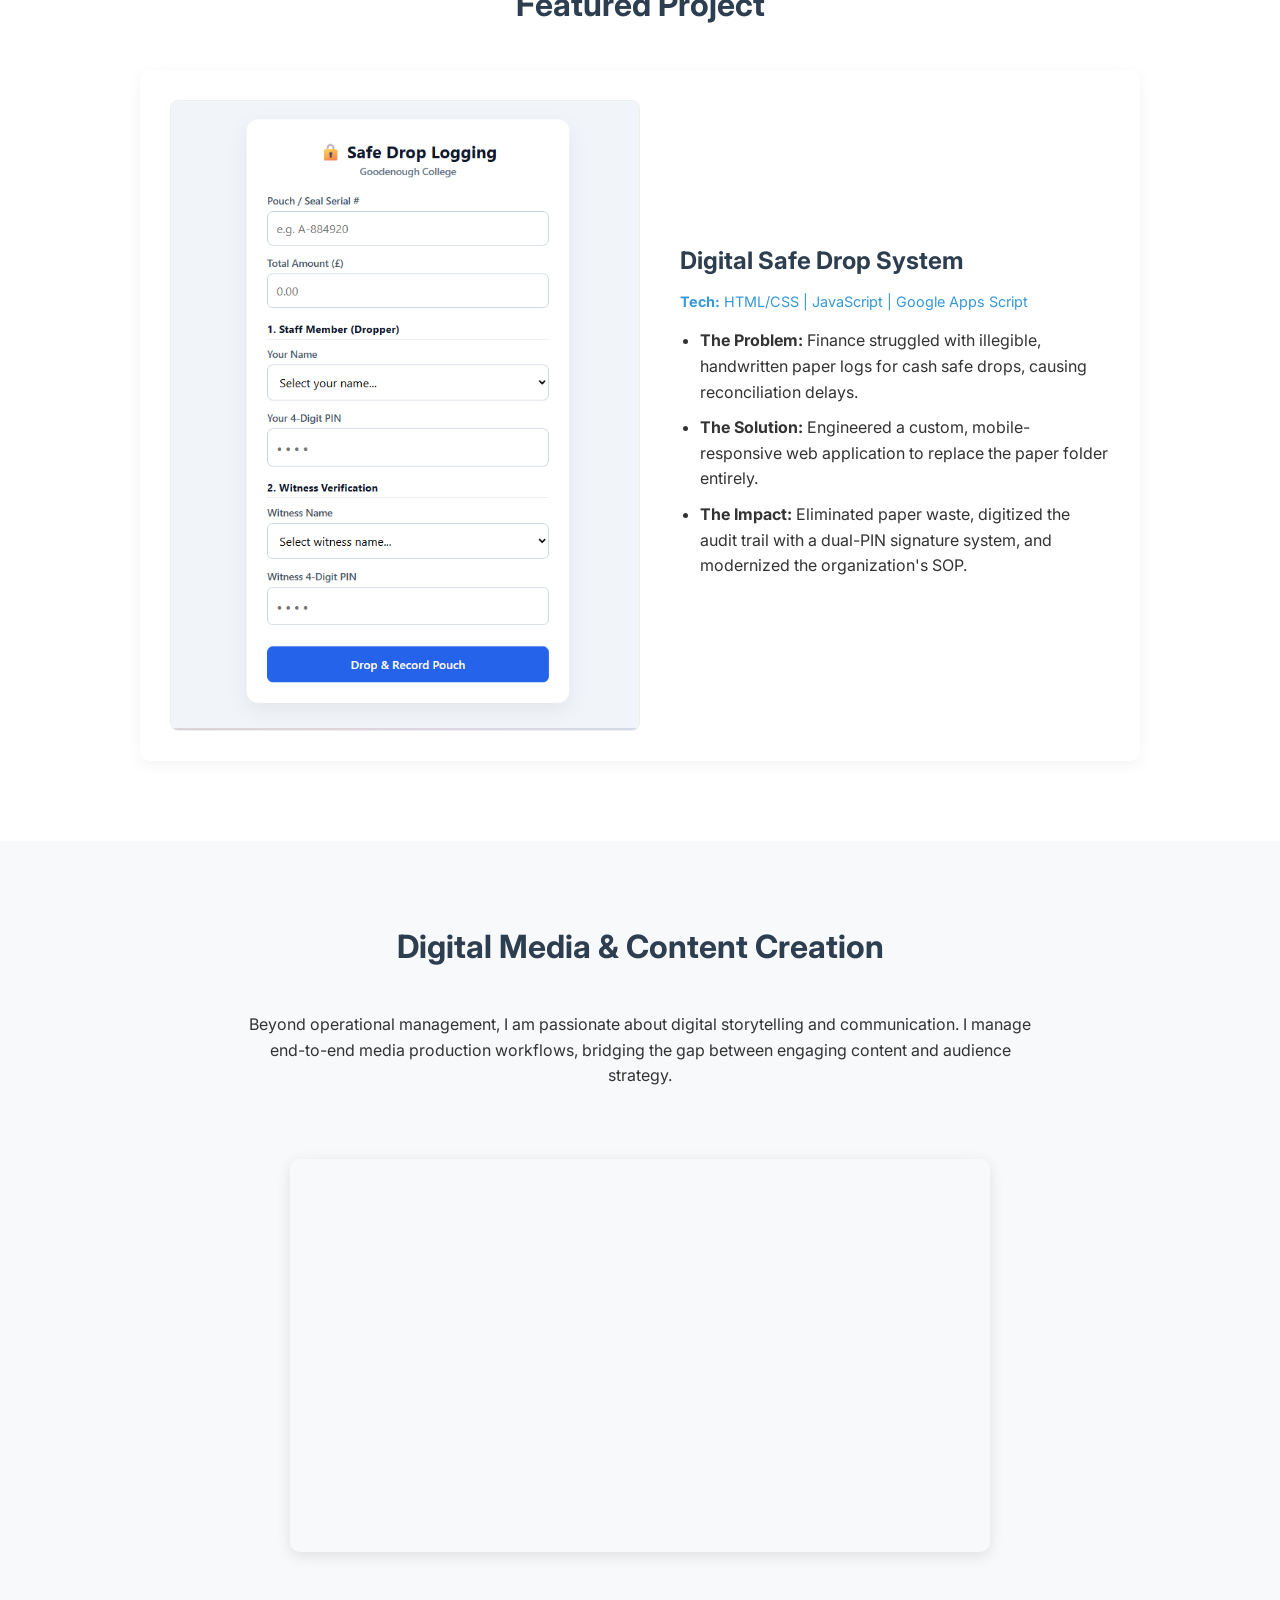
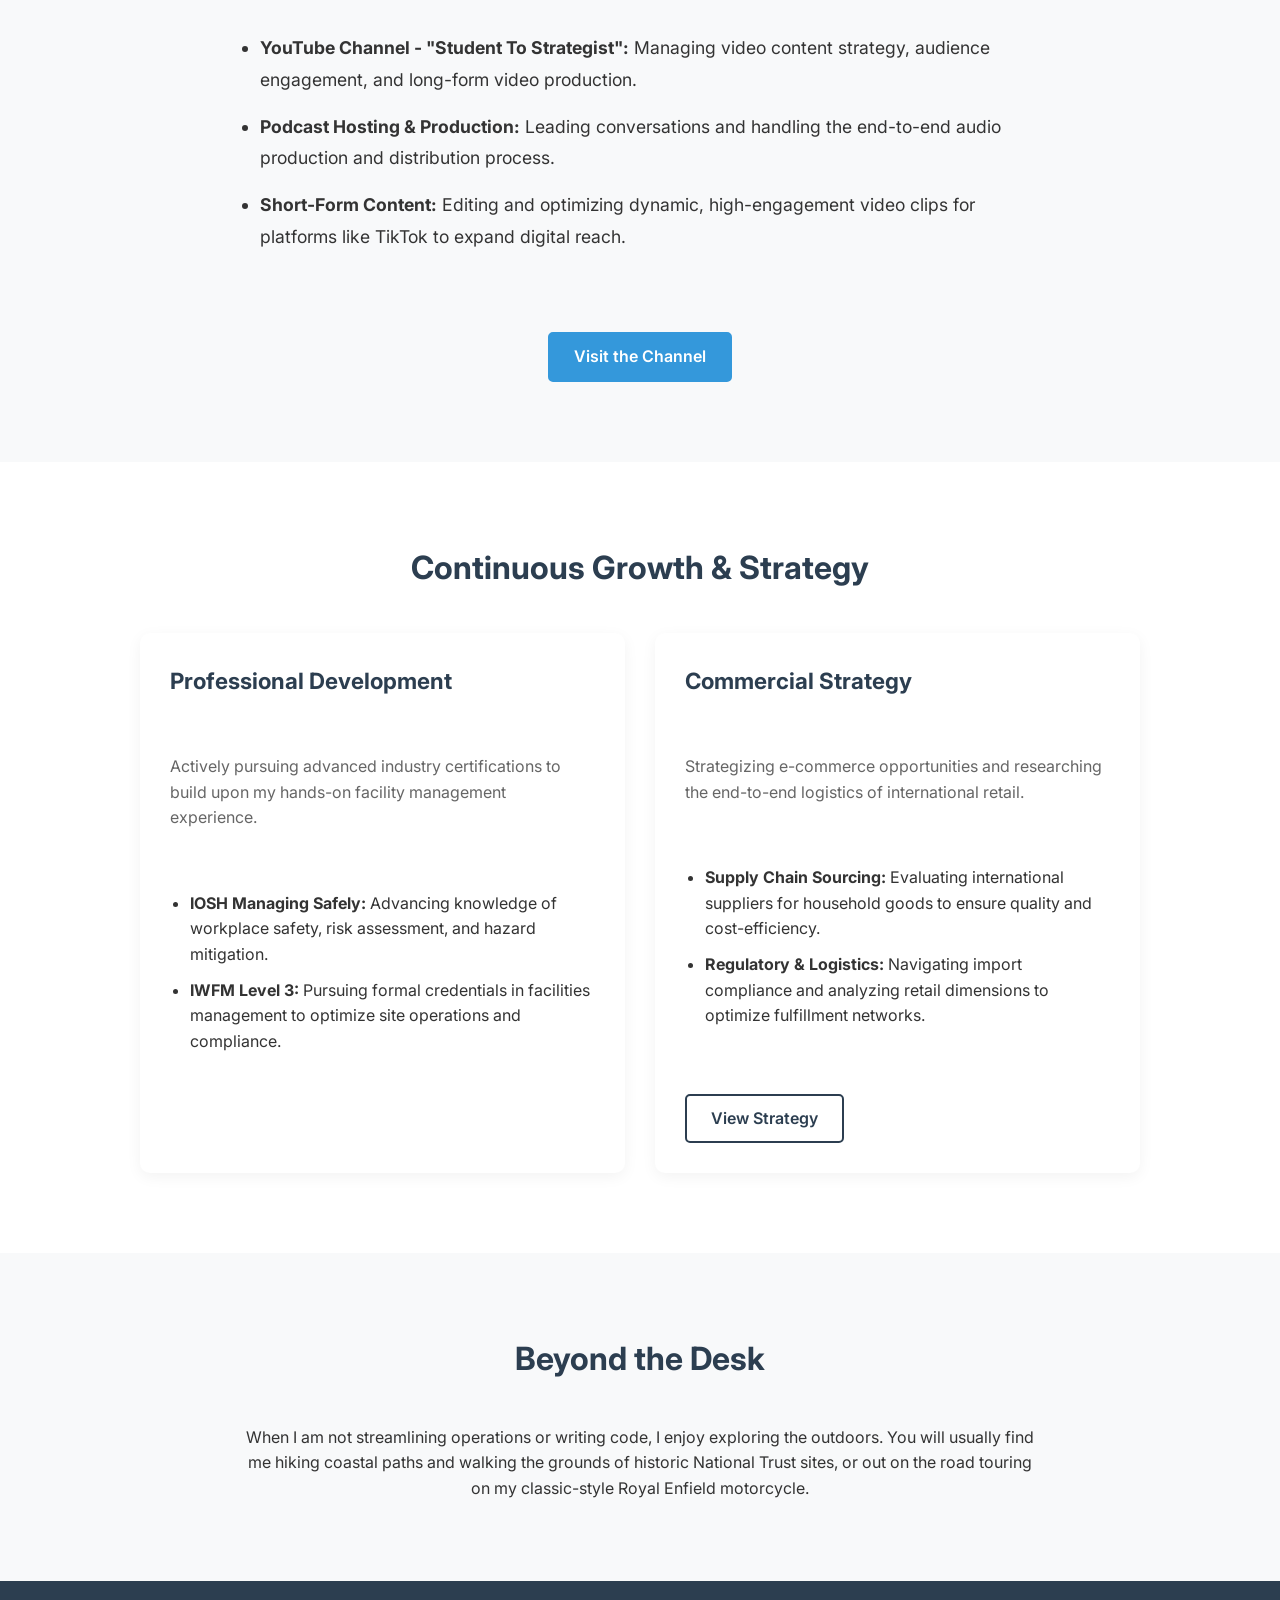
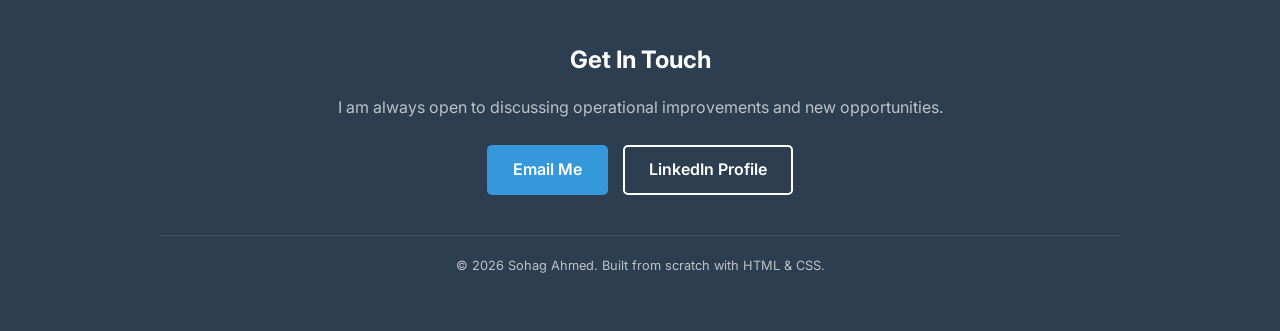
==== commit fdc14b67: "Add button to view strategy in project details" ====
--- a/index.html
+++ b/index.html
@@ -151,6 +151,7 @@
           <li style="margin-bottom: 10px;"><strong>Supply Chain Sourcing:</strong> Evaluating international suppliers for household goods to ensure quality and cost-efficiency.</li>
           <li><strong>Regulatory & Logistics:</strong> Navigating import compliance and analyzing retail dimensions to optimize fulfillment networks.</li>
         </ul>
+        <a href="ecommerce.html" class="btn btn-secondary" style="margin-top: 15px;">View Strategy</a>
       </div>
 
     </div>
